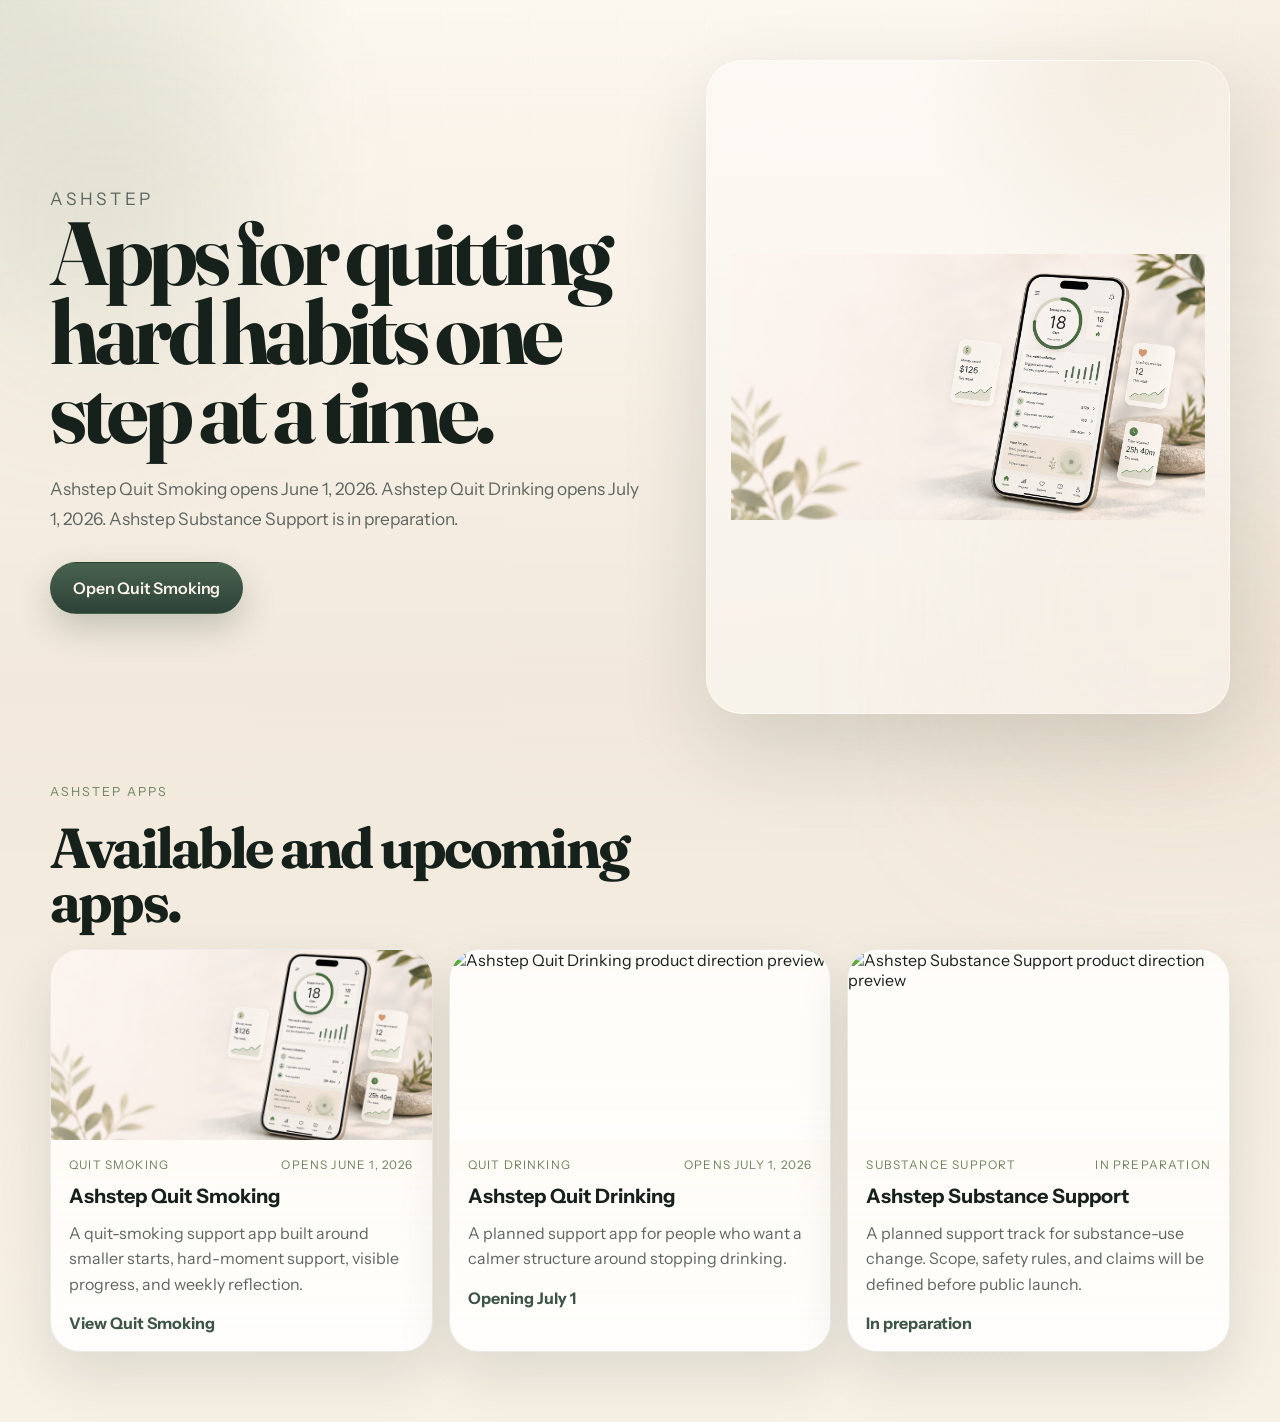
==== index.html @ 1e82508b "Update Ashstep app lineup" ====
<!doctype html>
<html lang="en">
  <head>
    <meta charset="UTF-8" />
    <meta name="viewport" content="width=device-width, initial-scale=1.0" />
<link rel="preconnect" href="https://fonts.googleapis.com" />
    <link rel="preconnect" href="https://fonts.gstatic.com" crossorigin />
    <link
      href="https://fonts.googleapis.com/css2?family=Fraunces:wght@600;700&family=Instrument+Sans:wght@400;500;600;700&display=swap"
      rel="stylesheet"
    />
    <script type="module" crossorigin src="/assets/root-CfQa9qpF.js"></script>
    <link rel="modulepreload" crossorigin href="/assets/styles-D94iQUq9.js">
    <link rel="stylesheet" crossorigin href="/assets/styles-DCUqroG7.css">
  <!--q76oqv--><link rel="canonical" href="https://ashstep.com/"/> <meta name="description" content="Ashstep apps support difficult habit changes one step at a time. Quit Smoking opens June 1, 2026, Quit Drinking opens July 1, 2026, and Substance Support is in preparation."/> <meta property="og:title" content="Ashstep | Apps"/> <meta property="og:description" content="Quit Smoking opens June 1, 2026. Quit Drinking opens July 1, 2026. Substance Support is in preparation."/> <meta property="og:type" content="website"/> <meta property="og:url" content="https://ashstep.com/"/> <meta property="og:image" content="/assets/generated/hero-progress-first-v4.png"/><!----><title>Ashstep | Apps</title>
  </head>
  <body>
    <div id="app"><!--[--><div class="page-aura page-aura-one" aria-hidden="true"></div> <div class="page-aura page-aura-two" aria-hidden="true"></div> <main class="root-page"><section class="root-hero"><div class="page-shell root-hero-shell"><div class="root-copy"><p class="eyebrow">Ashstep</p> <h1>Apps for quitting hard habits one step at a time.</h1> <p>Ashstep Quit Smoking opens June 1, 2026. Ashstep Quit Drinking opens July 1,
          2026. Ashstep Substance Support is in preparation.</p> <div class="root-actions"><a class="button button-primary" href="/apps/quit-smoking/" data-track-id="root_open_quit_smoking">Open Quit Smoking</a></div></div> <figure class="root-hero-media" aria-label="Ashstep product preview"><img src="/assets/generated/hero-progress-first-v4.png" alt="Ashstep Quit Smoking product preview"/></figure></div></section> <section class="root-products" aria-labelledby="products-title"><div class="page-shell"><div class="root-section-head"><p class="section-eyebrow">Ashstep apps</p> <h2 id="products-title">Available and upcoming apps.</h2></div> <div class="product-family-grid"><!--[--><article class="product-family-card"><figure><img src="/assets/generated/hero-progress-first-v4.png" alt="Ashstep Quit Smoking product preview"/></figure> <div><div class="product-card-meta"><span>Quit Smoking</span> <span>Opens June 1, 2026</span></div> <h3>Ashstep Quit Smoking</h3> <p>A quit-smoking support app built around smaller starts, hard-moment support, visible progress, and weekly reflection.</p> <!--[0--><a class="product-card-link" href="/apps/quit-smoking/" data-track-id="root_product_quit_smoking">View Quit Smoking</a><!--]--></div></article><article class="product-family-card"><figure><img src="/assets/generated/proof-challenge-generated-v2-source.png" alt="Ashstep Quit Drinking product direction preview"/></figure> <div><div class="product-card-meta"><span>Quit Drinking</span> <span>Opens July 1, 2026</span></div> <h3>Ashstep Quit Drinking</h3> <p>A planned support app for people who want a calmer structure around stopping drinking.</p> <!--[-1--><span class="product-card-soon">Opening July 1</span><!--]--></div></article><article class="product-family-card"><figure><img src="/assets/generated/proof-companion-generated-v2-source.png" alt="Ashstep Substance Support product direction preview"/></figure> <div><div class="product-card-meta"><span>Substance Support</span> <span>In preparation</span></div> <h3>Ashstep Substance Support</h3> <p>A planned support track for substance-use change. Scope, safety rules, and claims will be defined before public launch.</p> <!--[-1--><span class="product-card-soon">In preparation</span><!--]--></div></article><!--]--></div></div></section></main><!--]--></div>
  </body>
</html>
---- assets/styles-DCUqroG7.css ----
:root{--bg:#f8f2e8;--bg-soft:#efe5d7;--bg-deep:#16211d;--bg-deep-soft:#23312b;--surface:#fffbf5d6;--surface-strong:#fffaf3;--surface-soft:#ffffff9e;--surface-dark:#141d19db;--text:#16211c;--text-light:#f8f2ea;--muted:#5d6761;--muted-light:#f8f2eac2;--line:#16211c14;--line-strong:#16211c24;--line-light:#ffffff24;--sage:#6a845d;--sage-deep:#3e5647;--warm:#d7c2a3;--shadow-xl:0 34px 88px #16211c24;--shadow-lg:0 22px 56px #16211c1c;--shadow-md:0 14px 32px #16211c1a;--radius-xl:42px;--radius-lg:30px;--radius-md:22px;--max-width:1180px;--headline:"Fraunces", "Times New Roman", serif;--body:"Instrument Sans", "Helvetica Neue", sans-serif}*{box-sizing:border-box}html{scroll-behavior:smooth}body{font-family:var(--body);color:var(--text);background:radial-gradient(circle at 0 0,#6a845d29,#0000 18%),radial-gradient(circle at 100% 8%,#d7c2a338,#0000 18%),linear-gradient(#fcf7ef 0%,#f2e9dc 48%,#f7f0e5 100%);margin:0;overflow-x:hidden}body:before{content:"";pointer-events:none;opacity:.44;background-image:linear-gradient(#16211c08 1px,#0000 1px),linear-gradient(90deg,#16211c08 1px,#0000 1px);background-size:88px 88px;position:fixed;inset:0;-webkit-mask-image:linear-gradient(#0006,#0000 78%);mask-image:linear-gradient(#0006,#0000 78%)}img{max-width:100%;display:block}a{color:inherit;text-decoration:none}code{font-family:ui-monospace,SFMono-Regular,SF Mono,Consolas,monospace}.visually-hidden{clip:rect(0, 0, 0, 0);white-space:nowrap;border:0;width:1px;height:1px;margin:-1px;padding:0;position:absolute;overflow:hidden}.page-aura{pointer-events:none;filter:blur(92px);opacity:.62;z-index:0;position:fixed}.page-aura-one{background:#6a845d2e;width:280px;height:280px;top:80px;left:-30px}.page-aura-two{background:#d7c2a33d;width:380px;height:380px;top:420px;right:-86px}.root-page{z-index:1;min-height:100vh;position:relative}.eyebrow{color:var(--sage);letter-spacing:.18em;text-transform:uppercase;margin:0 0 16px;font-size:12px}.root-hero{align-items:center;min-height:min(760px,92vh);padding:48px 0 34px;display:grid}.root-hero-shell{grid-template-columns:minmax(0,.92fr) minmax(320px,.78fr);align-items:center;gap:38px;display:grid}.root-copy{max-width:44rem}.root-copy h1{font-family:var(--headline);letter-spacing:-.05em;margin:0;font-size:clamp(3.2rem,7vw,6.2rem);line-height:.88}.root-copy p{max-width:37rem;color:var(--muted);margin:24px 0 0;font-size:1.08rem;line-height:1.72}.root-actions{flex-wrap:wrap;gap:12px;margin-top:28px;display:flex}.root-hero-media{aspect-ratio:4/5;box-shadow:var(--shadow-xl);background:radial-gradient(circle at 80% 0,#d7c2a333,#0000 28%),#fff6;border:1px solid #ffffff80;border-radius:36px;margin:0;position:relative;overflow:hidden}.root-hero-media img{object-fit:contain;width:100%;height:100%;padding:24px}.root-products{padding:24px 0 70px}.root-section-head{gap:10px;max-width:42rem;margin-bottom:20px;display:grid}.root-section-head h2{font-family:var(--headline);letter-spacing:-.05em;margin:0;font-size:clamp(2.2rem,4.4vw,4rem);line-height:.96}.product-family-grid{grid-template-columns:repeat(3,minmax(0,1fr));gap:16px;display:grid}.product-family-card{border:1px solid var(--line);border-radius:var(--radius-lg);background:linear-gradient(180deg, #fffaf3e6, #ffffffb8), var(--surface-strong);min-height:100%;box-shadow:var(--shadow-lg);grid-template-rows:auto 1fr;display:grid;overflow:hidden}.product-family-card figure{background:#ffffff6b;height:190px;margin:0;overflow:hidden}.product-family-card figure img{object-fit:cover;width:100%;height:100%}.product-family-card>div{align-content:start;gap:12px;padding:18px;display:grid}.product-card-meta{color:var(--sage);letter-spacing:.1em;text-transform:uppercase;justify-content:space-between;gap:10px;font-size:.74rem;display:flex}.product-family-card h3{margin:0;font-size:1.24rem;line-height:1.24}.product-family-card p{color:var(--muted);margin:0;line-height:1.6}.product-card-link,.product-card-soon{color:var(--sage-deep);align-self:end;margin-top:4px;font-weight:700}.button{min-height:52px;font:inherit;letter-spacing:-.01em;cursor:pointer;border:1px solid #0000;border-radius:999px;justify-content:center;align-items:center;gap:10px;padding:0 22px;font-weight:600;transition:transform .18s,box-shadow .18s,border-color .18s,background-color .18s,color .18s;display:inline-flex}.button:hover{transform:translateY(-1px)}.button-primary{color:var(--text-light);background:linear-gradient(#486250 0%,#2e4238 100%);box-shadow:0 14px 34px #2e42383d}.button-secondary{color:var(--text-light);border-color:var(--line-light);background:#ffffff14}.button-secondary:hover{box-shadow:0 12px 26px #16211c24}.button-secondary-light{color:var(--text);border-color:var(--line-strong);background:#ffffffad}.ashstep-page{z-index:1;min-height:100vh;position:relative}.page-shell{width:min(var(--max-width), calc(100% - 40px));margin:0 auto}.topbar{z-index:20;-webkit-backdrop-filter:blur(18px);backdrop-filter:blur(18px);background:#fcf7efc2;border-bottom:1px solid #16211c0f;position:sticky;top:0}.topbar-inner{justify-content:space-between;align-items:center;gap:18px;min-height:78px;display:flex}.brand-lockup{align-items:center;gap:14px;display:flex}.brand-lockup img{width:44px;height:44px;box-shadow:var(--shadow-md);border-radius:14px}.brand-copy{gap:4px;display:grid}.brand-copy strong{font-size:1rem}.brand-copy span{color:var(--muted);font-size:.84rem}.topbar-nav{align-items:center;gap:18px;margin-left:auto;margin-right:6px;display:flex}.topbar-nav a{color:var(--muted);font-size:.95rem}.topbar-nav a:hover{color:var(--text)}.hero{padding:28px 0 24px}.hero-shell{grid-template-columns:minmax(0,1.02fr) minmax(320px,.82fr);align-items:center;gap:32px;display:grid}.hero-copy{max-width:40rem;padding:12px 0 12px 2px}.hero-kicker-row{flex-wrap:wrap;align-items:center;gap:10px;margin-bottom:18px;display:flex}.hero-label{border:1px solid var(--line);min-height:34px;color:var(--sage);letter-spacing:.14em;text-transform:uppercase;background:#ffffff9e;border-radius:999px;align-items:center;padding:0 12px;font-size:.78rem;display:inline-flex}.hero-meta{color:var(--muted);font-size:.92rem}.hero h1{max-width:8.6ch;font-family:var(--headline);letter-spacing:-.05em;margin:0;font-size:clamp(3.2rem,6.2vw,5.65rem);line-height:.9}.hero h1 span{color:var(--sage-deep);display:block}.hero-lede{max-width:34rem;color:var(--muted);margin:24px 0 0;font-size:1.08rem;line-height:1.74}.proof-card small,.proof-showcase-copy small,.launch-panel small{color:var(--sage);letter-spacing:.14em;text-transform:uppercase;margin-bottom:10px;font-size:.72rem;display:inline-block}.proof-card h3,.proof-showcase-copy h3,.fit-card h3,.launch-panel h3,.faq-item strong{font-size:1.14rem;line-height:1.34;display:block}.proof-card p,.proof-showcase-copy p,.fit-card p,.launch-step span,.launch-panel-note,.faq-item p,.footer-card p{color:var(--muted);margin:12px 0 0;line-height:1.68}.hero-form{border:1px solid var(--line);border-radius:var(--radius-lg);max-width:35rem;box-shadow:var(--shadow-lg);background:radial-gradient(circle at 100% 0,#d7c2a329,#0000 24%),linear-gradient(#fffaf3e6,#ffffffc7);margin-top:24px;padding:20px}.hero-form-head{gap:6px;display:grid}.hero-form-head strong{font-size:1rem}.hero-form-head span{color:var(--muted);line-height:1.6}.hero-input-group{grid-template-columns:1fr auto;gap:12px;margin-top:16px;display:grid}.hero-input-group input{border:1px solid var(--line-strong);min-height:54px;color:var(--text);font:inherit;background:#ffffffc7;border-radius:999px;padding:0 16px}.hero-input-group input::placeholder{color:#16211c6b}.hero-input-group input:focus{outline-offset:2px;outline:2px solid #6a845d52}.hero-form-note{flex-wrap:wrap;gap:8px;margin-top:14px;display:flex}.hero-form-note span{border:1px solid var(--line);min-height:34px;color:var(--muted);background:#ffffff9e;border-radius:999px;align-items:center;padding:0 12px;font-size:.84rem;display:inline-flex}.hero-note{color:var(--muted);margin:14px 0 0;font-size:.9rem;line-height:1.66}.hero-stage{aspect-ratio:16/11;width:min(100%,560px);min-height:0;box-shadow:var(--shadow-xl);background:radial-gradient(circle at 100% 8%,#d7c2a329,#0000 22%),linear-gradient(#ffffff8f,#ffffff38);border:1px solid #ffffff85;border-radius:38px;margin-left:auto;position:relative;overflow:hidden}.hero-stage:before{content:"";pointer-events:none;border:1px solid #ffffff70;border-radius:28px;position:absolute;inset:14px}.hero-stage:after{content:"";filter:blur(16px);pointer-events:none;background:radial-gradient(circle,#d7c2a342,#0000 68%);border-radius:50%;width:132px;height:132px;position:absolute;inset:auto auto 22px 22px}.hero-figure{border-radius:30px;margin:0;position:absolute;inset:64px 14px 14px;overflow:hidden;box-shadow:0 24px 52px #16211c24}.hero-figure img{object-fit:contain;object-position:center;width:100%;height:100%;transform:none}.hero-stage-badge{z-index:1;-webkit-backdrop-filter:blur(10px);backdrop-filter:blur(10px);background:#fffaf3c7;border:1px solid #ffffff75;border-radius:20px;width:min(220px,100% - 32px);padding:13px 15px;position:absolute;box-shadow:0 16px 38px #16211c1f}.hero-stage-badge small{color:var(--sage);letter-spacing:.12em;text-transform:uppercase;margin-bottom:7px;font-size:.72rem;display:block}.hero-stage-badge strong{font-size:.88rem;line-height:1.42;display:block}.hero-stage-badge-top{top:18px;left:18px}.section{padding:40px 0}.section-copy{max-width:34rem}.section-eyebrow{color:var(--sage);letter-spacing:.16em;text-transform:uppercase;margin:0 0 12px;font-size:.78rem}.section-eyebrow-light{color:#d7c2a3f0}.proof-header h2,.fit-header h2,.launch-copy h2{font-family:var(--headline);letter-spacing:-.05em;margin:0;font-size:clamp(2.2rem,4.6vw,4rem);line-height:.96}.section-lede{color:var(--muted);margin:0;line-height:1.72}.section-lede-light{color:var(--muted-light)}.proof-shell{gap:20px;display:grid}.proof-header{gap:14px;max-width:44rem;display:grid}.proof-showcase,.proof-card,.faq-card,.footer-card{border:1px solid var(--line);border-radius:var(--radius-lg);background:linear-gradient(180deg, #fffaf3e6, #ffffffb8), var(--surface-strong);box-shadow:var(--shadow-lg)}.proof-showcase{overflow:hidden}.proof-showcase-main{grid-template-columns:minmax(0,.84fr) minmax(0,1.16fr);min-height:420px;display:grid}.proof-showcase-copy{padding:24px}.proof-showcase-copy p{margin-top:12px}.proof-tags{flex-wrap:wrap;gap:10px;margin:18px 0 0;padding:0;list-style:none;display:flex}.proof-tags li{border:1px solid var(--line);min-height:34px;color:var(--text);background:#ffffffad;border-radius:999px;align-items:center;padding:0 12px;font-size:.84rem;display:inline-flex}.proof-figure{background:radial-gradient(circle at 0 0,#6a845d24,#0000 26%),linear-gradient(#16211c05,#16211c03);place-items:center;min-height:280px;margin:0;padding:18px;display:grid;position:relative}.proof-figure:after{content:"";pointer-events:none;border:1px solid #16211c0f;border-radius:22px;position:absolute;inset:16px}.proof-figure img{z-index:1;object-fit:contain;filter:drop-shadow(0 22px 44px #16211c29);width:min(100%,520px);max-height:360px;position:relative}.proof-figure-main{min-height:100%;padding:24px 22px}.proof-figure-main img{max-height:460px}.proof-card-grid{grid-template-columns:repeat(3,minmax(0,1fr));align-items:stretch;gap:18px;display:grid}.proof-card{box-shadow:none;min-height:100%;overflow:hidden}.proof-card-inner{grid-template-rows:auto 1fr;min-height:100%;display:grid}.proof-card-copy{padding:22px}.proof-card-media{aspect-ratio:1;border-bottom:1px solid var(--line);background:radial-gradient(circle at 0 0,#6a845d1c,#0000 24%),linear-gradient(#fffaf4f5,#f7f0e6e6);place-items:center;min-height:0;margin:0;padding:0;display:grid;position:relative;overflow:hidden}.proof-card-media img{object-fit:cover;object-position:center;width:100%;height:100%;display:block;transform:none}.proof-card-challenge{background:radial-gradient(circle at 0 0,#d7c2a32e,#0000 40%),linear-gradient(#fff8effa,#faf0e2e6)}.proof-card-media-challenge{background:linear-gradient(#f7eee2fa,#ece1d2e0)}.proof-card-media-challenge img{object-position:center;transform:none}.proof-card-companion{background:radial-gradient(circle at 100% 100%,#ffffff94,#0000 44%),linear-gradient(#fffcf7fa,#f8f2e8e0)}.proof-card-media-companion{background:radial-gradient(circle at 0 0,#d7c2a324,#0000 28%),linear-gradient(#fffcf7f5,#f5ece0d6)}.proof-card-media-companion img{object-position:center;transform:none}.proof-card-crisis{background:radial-gradient(circle at 100% 0,#6a845d24,#0000 38%),linear-gradient(#f7fbf6fa,#eef4ece6)}.proof-card-media-crisis{background:radial-gradient(circle at 78% 20%,#6a845d2e,#0000 24%),linear-gradient(#f6faf4fa,#ebf2e9e0)}.proof-card-media-crisis img{object-position:center;transform:none}.proof-points,.launch-list{gap:8px;margin:18px 0 0;padding:0;list-style:none;display:grid}.proof-points li,.launch-list li{padding-left:16px;line-height:1.56;position:relative}.proof-points li:before,.launch-list li:before{content:"";background:var(--sage);border-radius:50%;width:7px;height:7px;position:absolute;top:.68em;left:0}.fit-shell{border-radius:var(--radius-xl);color:var(--text-light);background:linear-gradient(145deg,#17231d 0%,#0f1714 100%);padding:36px;box-shadow:0 30px 76px #1018142e}.fit-header{max-width:36rem}.fit-grid{grid-template-columns:repeat(3,minmax(0,1fr));gap:16px;margin-top:26px;display:grid}.fit-card{border:1px solid var(--line-light);border-radius:var(--radius-lg);background:linear-gradient(#ffffff14,#ffffff08);min-height:100%;padding:22px}.fit-card p{color:var(--muted-light)}.fit-index{color:#d7c2a3f0;background:#d7c2a329;border-radius:14px;justify-content:center;align-items:center;min-width:42px;min-height:42px;margin-bottom:16px;font-size:.9rem;font-weight:600;display:inline-flex}.launch-section{padding-bottom:26px}.launch-shell{grid-template-columns:minmax(0,1fr) minmax(320px,.84fr);align-items:stretch;gap:20px;display:grid}.launch-copy{border:1px solid var(--line);border-radius:var(--radius-xl);background:linear-gradient(180deg, #fffaf3e6, #ffffffb8), var(--surface-strong);box-shadow:var(--shadow-lg);padding:28px}.launch-steps{gap:14px;margin-top:24px;display:grid}.launch-step{border-top:1px solid var(--line);grid-template-columns:112px 1fr;gap:18px;padding-top:14px;display:grid}.launch-step:first-child{border-top:0;padding-top:0}.launch-step strong{font-size:.98rem}.launch-panel{border:1px solid var(--line-light);border-radius:var(--radius-xl);color:var(--text-light);background:linear-gradient(150deg,#17231d 0%,#112019 100%);padding:28px;box-shadow:0 26px 72px #10181433}.launch-panel h3{margin-top:0}.launch-list{margin-top:20px}.launch-list li{color:var(--muted-light)}.launch-actions{margin-top:24px;display:grid}.launch-actions .button{width:100%}.launch-link{color:#f8f2ead1;text-underline-offset:3px;margin-top:14px;font-size:.92rem;text-decoration:underline;display:inline-flex}.launch-panel-note{color:#f8f2eaa8;margin-top:16px;font-size:.9rem}.faq-shell{gap:20px;margin-top:24px;display:grid}.faq-grid{grid-template-columns:repeat(2,minmax(0,1fr));gap:0 24px;display:grid}.faq-item{border-top:1px solid var(--line);padding:18px 0}.faq-item:first-child,.faq-item:nth-child(2){border-top:0;padding-top:0}.site-footer{z-index:1;padding:14px 0 44px;position:relative}.footer-card{box-shadow:var(--shadow-md);background:#fffaf3b8;justify-content:space-between;gap:22px;padding:22px 26px;display:flex}.footer-card p:last-child{max-width:42rem}@media (width<=1120px){.root-hero-shell,.hero-shell,.launch-shell,.product-family-grid{grid-template-columns:1fr}.root-hero-media{max-width:560px}.fit-grid,.faq-grid{grid-template-columns:1fr}.proof-card-grid{grid-template-columns:repeat(3,minmax(0,1fr))}.proof-showcase-main{grid-template-columns:1fr}.hero-stage{margin-left:0}}@media (width<=980px){.topbar-nav{display:none}.hero h1{max-width:8.2ch;font-size:clamp(3rem,10vw,5rem)}.hero-stage{aspect-ratio:7/5}.hero-figure img{object-position:center}.proof-card-grid{grid-template-columns:repeat(2,minmax(0,1fr))}}@media (width<=860px){.proof-card-grid{grid-template-columns:1fr}.launch-step{grid-template-columns:1fr;gap:8px}}@media (width<=760px){.page-shell{width:min(var(--max-width), calc(100% - 24px))}.topbar-inner{min-height:70px}.hero-copy{padding-top:4px}.hero-stage,.fit-shell,.launch-copy,.launch-panel,.product-family-card,.root-hero-media{border-radius:30px}.hero-form,.proof-card-copy,.proof-showcase-copy,.fit-card,.faq-card,.footer-card,.launch-copy,.launch-panel{padding:20px}.root-hero{min-height:auto;padding-top:34px}.root-copy h1{font-size:clamp(2.7rem,12vw,4.2rem)}.root-hero-media{aspect-ratio:6/5}.topbar-inner{flex-wrap:wrap;gap:12px;padding:10px 0}.topbar-inner>.button{min-height:42px;padding:0 14px;font-size:.9rem}.hero-input-group{grid-template-columns:1fr}.hero-stage{aspect-ratio:5/4}.hero-figure img{object-position:center}.hero-stage:before{border-radius:24px;inset:14px}.hero-stage-badge{width:auto;margin:14px;position:relative;inset:auto}.hero-stage-badge-top{margin-bottom:0}.footer-card{flex-direction:column}}@media (width<=560px){.hero h1{max-width:7.3ch;font-size:clamp(2.6rem,12vw,4rem)}.hero-lede,.section-lede,.proof-card p,.proof-showcase-copy p,.fit-card p,.launch-step span,.faq-card p{font-size:.98rem;line-height:1.64}.hero-stage{aspect-ratio:6/5}.brand-copy span{display:none}.proof-header h2,.fit-header h2,.launch-copy h2,.root-section-head h2{font-size:clamp(1.9rem,9vw,2.9rem)}}@media (prefers-reduced-motion:reduce){html{scroll-behavior:auto}*,:before,:after{transition:none!important;animation:none!important}}
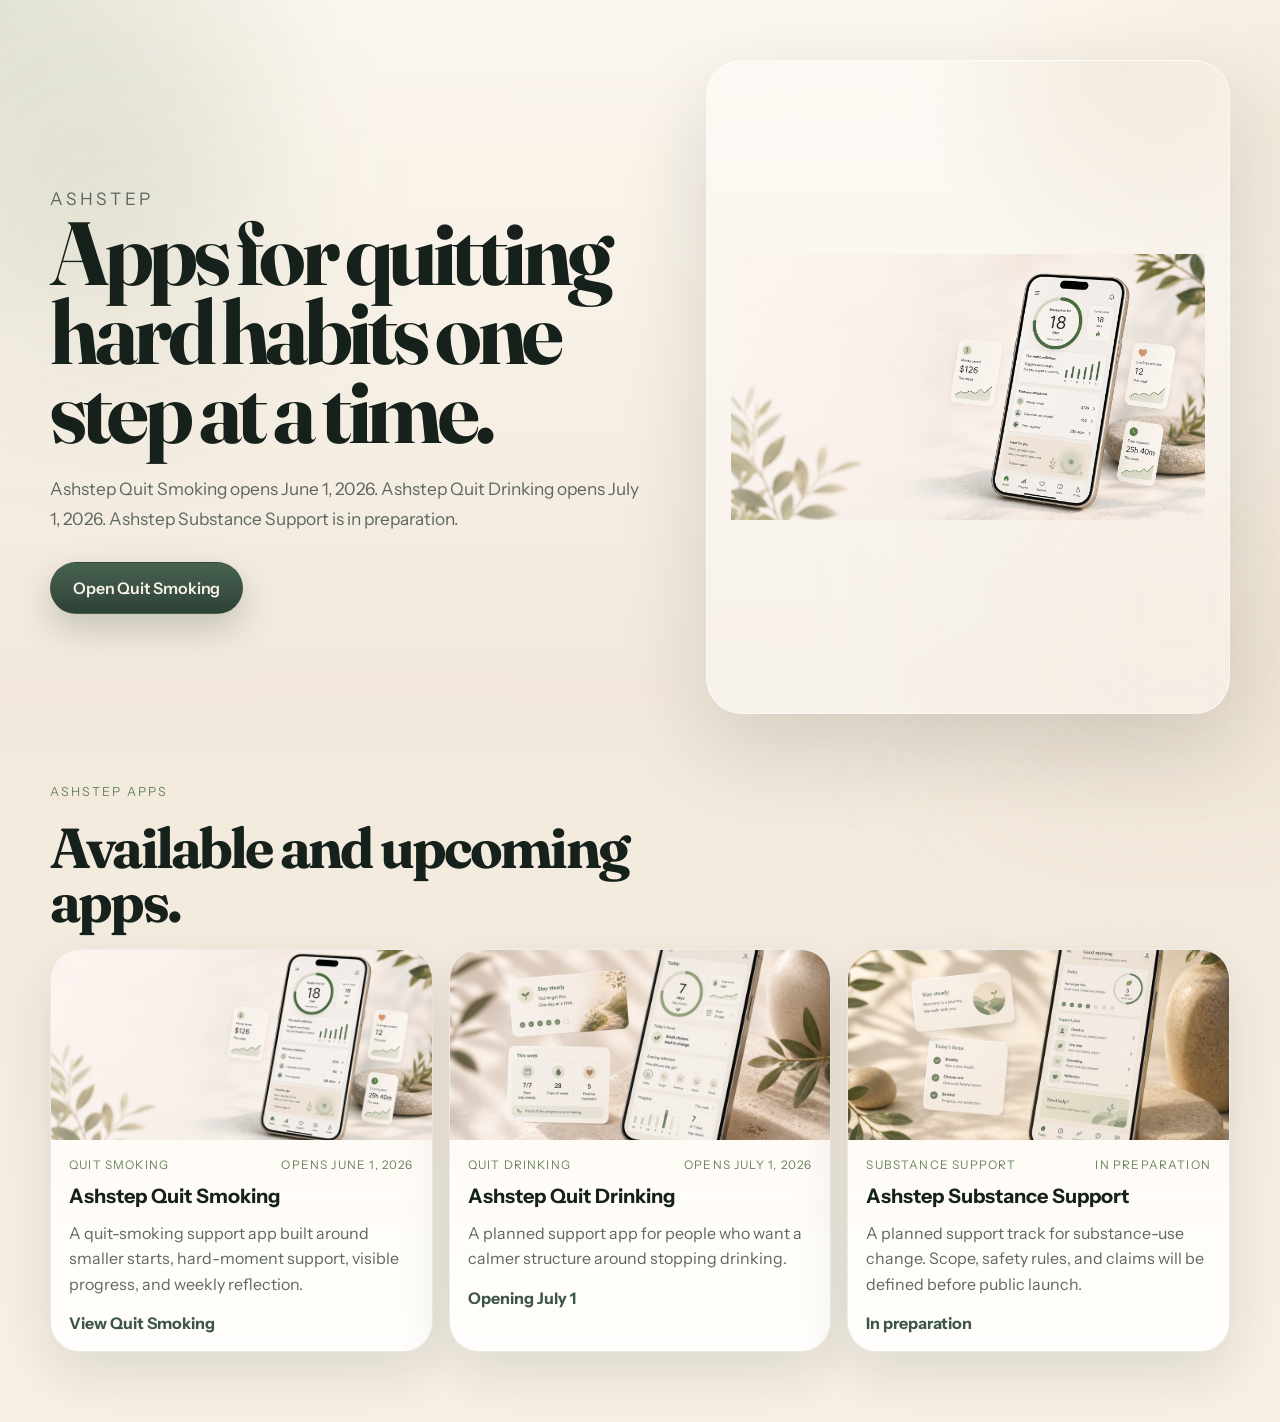
==== commit f66639a9: "Align app card imagery with site tone" ====
--- a/index.html
+++ b/index.html
@@ -9,13 +9,13 @@
       href="https://fonts.googleapis.com/css2?family=Fraunces:wght@600;700&family=Instrument+Sans:wght@400;500;600;700&display=swap"
       rel="stylesheet"
     />
-    <script type="module" crossorigin src="/assets/root-CfQa9qpF.js"></script>
+    <script type="module" crossorigin src="/assets/root-B6CV9zmL.js"></script>
     <link rel="modulepreload" crossorigin href="/assets/styles-D94iQUq9.js">
     <link rel="stylesheet" crossorigin href="/assets/styles-DCUqroG7.css">
   <!--q76oqv--><link rel="canonical" href="https://ashstep.com/"/> <meta name="description" content="Ashstep apps support difficult habit changes one step at a time. Quit Smoking opens June 1, 2026, Quit Drinking opens July 1, 2026, and Substance Support is in preparation."/> <meta property="og:title" content="Ashstep | Apps"/> <meta property="og:description" content="Quit Smoking opens June 1, 2026. Quit Drinking opens July 1, 2026. Substance Support is in preparation."/> <meta property="og:type" content="website"/> <meta property="og:url" content="https://ashstep.com/"/> <meta property="og:image" content="/assets/generated/hero-progress-first-v4.png"/><!----><title>Ashstep | Apps</title>
   </head>
   <body>
     <div id="app"><!--[--><div class="page-aura page-aura-one" aria-hidden="true"></div> <div class="page-aura page-aura-two" aria-hidden="true"></div> <main class="root-page"><section class="root-hero"><div class="page-shell root-hero-shell"><div class="root-copy"><p class="eyebrow">Ashstep</p> <h1>Apps for quitting hard habits one step at a time.</h1> <p>Ashstep Quit Smoking opens June 1, 2026. Ashstep Quit Drinking opens July 1,
-          2026. Ashstep Substance Support is in preparation.</p> <div class="root-actions"><a class="button button-primary" href="/apps/quit-smoking/" data-track-id="root_open_quit_smoking">Open Quit Smoking</a></div></div> <figure class="root-hero-media" aria-label="Ashstep product preview"><img src="/assets/generated/hero-progress-first-v4.png" alt="Ashstep Quit Smoking product preview"/></figure></div></section> <section class="root-products" aria-labelledby="products-title"><div class="page-shell"><div class="root-section-head"><p class="section-eyebrow">Ashstep apps</p> <h2 id="products-title">Available and upcoming apps.</h2></div> <div class="product-family-grid"><!--[--><article class="product-family-card"><figure><img src="/assets/generated/hero-progress-first-v4.png" alt="Ashstep Quit Smoking product preview"/></figure> <div><div class="product-card-meta"><span>Quit Smoking</span> <span>Opens June 1, 2026</span></div> <h3>Ashstep Quit Smoking</h3> <p>A quit-smoking support app built around smaller starts, hard-moment support, visible progress, and weekly reflection.</p> <!--[0--><a class="product-card-link" href="/apps/quit-smoking/" data-track-id="root_product_quit_smoking">View Quit Smoking</a><!--]--></div></article><article class="product-family-card"><figure><img src="/assets/generated/proof-challenge-generated-v2-source.png" alt="Ashstep Quit Drinking product direction preview"/></figure> <div><div class="product-card-meta"><span>Quit Drinking</span> <span>Opens July 1, 2026</span></div> <h3>Ashstep Quit Drinking</h3> <p>A planned support app for people who want a calmer structure around stopping drinking.</p> <!--[-1--><span class="product-card-soon">Opening July 1</span><!--]--></div></article><article class="product-family-card"><figure><img src="/assets/generated/proof-companion-generated-v2-source.png" alt="Ashstep Substance Support product direction preview"/></figure> <div><div class="product-card-meta"><span>Substance Support</span> <span>In preparation</span></div> <h3>Ashstep Substance Support</h3> <p>A planned support track for substance-use change. Scope, safety rules, and claims will be defined before public launch.</p> <!--[-1--><span class="product-card-soon">In preparation</span><!--]--></div></article><!--]--></div></div></section></main><!--]--></div>
+          2026. Ashstep Substance Support is in preparation.</p> <div class="root-actions"><a class="button button-primary" href="/apps/quit-smoking/" data-track-id="root_open_quit_smoking">Open Quit Smoking</a></div></div> <figure class="root-hero-media" aria-label="Ashstep product preview"><img src="/assets/generated/hero-progress-first-v4.png" alt="Ashstep Quit Smoking product preview"/></figure></div></section> <section class="root-products" aria-labelledby="products-title"><div class="page-shell"><div class="root-section-head"><p class="section-eyebrow">Ashstep apps</p> <h2 id="products-title">Available and upcoming apps.</h2></div> <div class="product-family-grid"><!--[--><article class="product-family-card"><figure><img src="/assets/generated/hero-progress-first-v4.png" alt="Ashstep Quit Smoking product preview"/></figure> <div><div class="product-card-meta"><span>Quit Smoking</span> <span>Opens June 1, 2026</span></div> <h3>Ashstep Quit Smoking</h3> <p>A quit-smoking support app built around smaller starts, hard-moment support, visible progress, and weekly reflection.</p> <!--[0--><a class="product-card-link" href="/apps/quit-smoking/" data-track-id="root_product_quit_smoking">View Quit Smoking</a><!--]--></div></article><article class="product-family-card"><figure><img src="/assets/apps/quit-drinking-card-v2.jpg" alt="Ashstep Quit Drinking product direction preview"/></figure> <div><div class="product-card-meta"><span>Quit Drinking</span> <span>Opens July 1, 2026</span></div> <h3>Ashstep Quit Drinking</h3> <p>A planned support app for people who want a calmer structure around stopping drinking.</p> <!--[-1--><span class="product-card-soon">Opening July 1</span><!--]--></div></article><article class="product-family-card"><figure><img src="/assets/apps/substance-support-card-v2.jpg" alt="Ashstep Substance Support product direction preview"/></figure> <div><div class="product-card-meta"><span>Substance Support</span> <span>In preparation</span></div> <h3>Ashstep Substance Support</h3> <p>A planned support track for substance-use change. Scope, safety rules, and claims will be defined before public launch.</p> <!--[-1--><span class="product-card-soon">In preparation</span><!--]--></div></article><!--]--></div></div></section></main><!--]--></div>
   </body>
 </html>
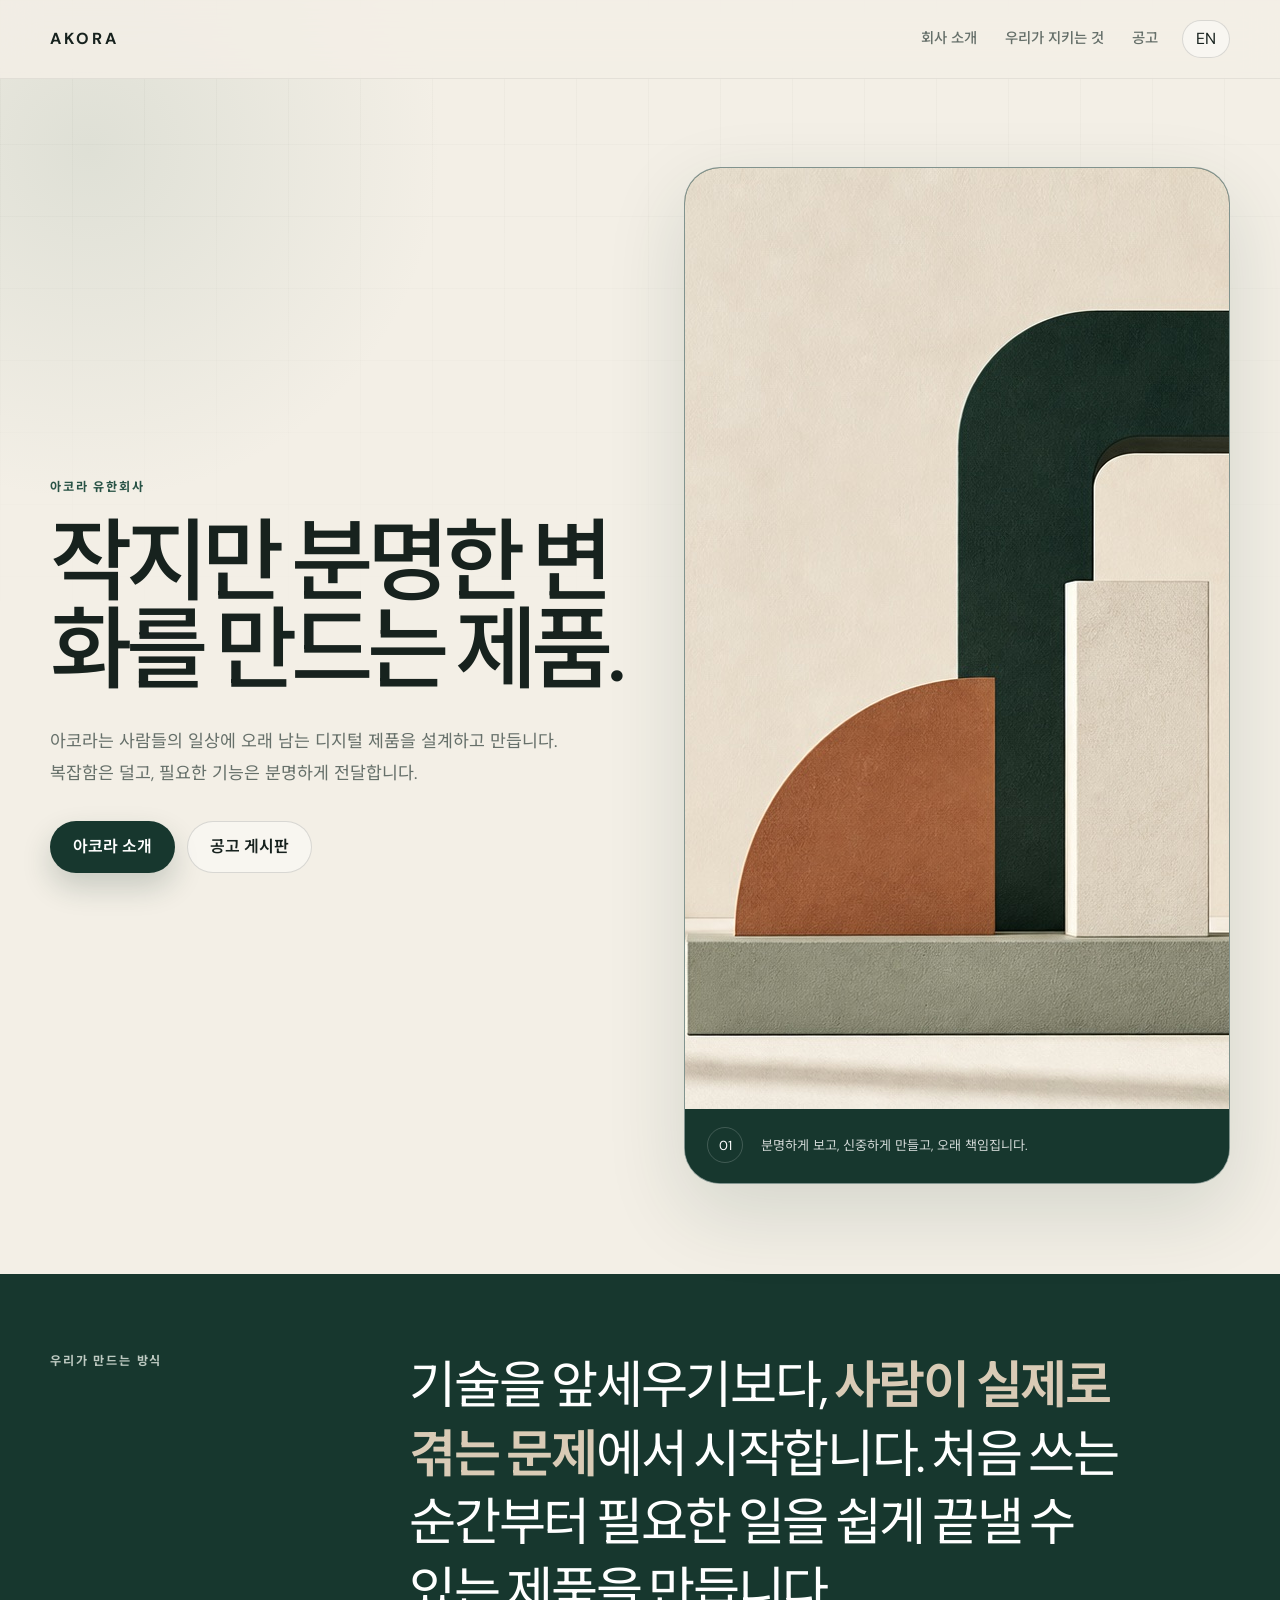
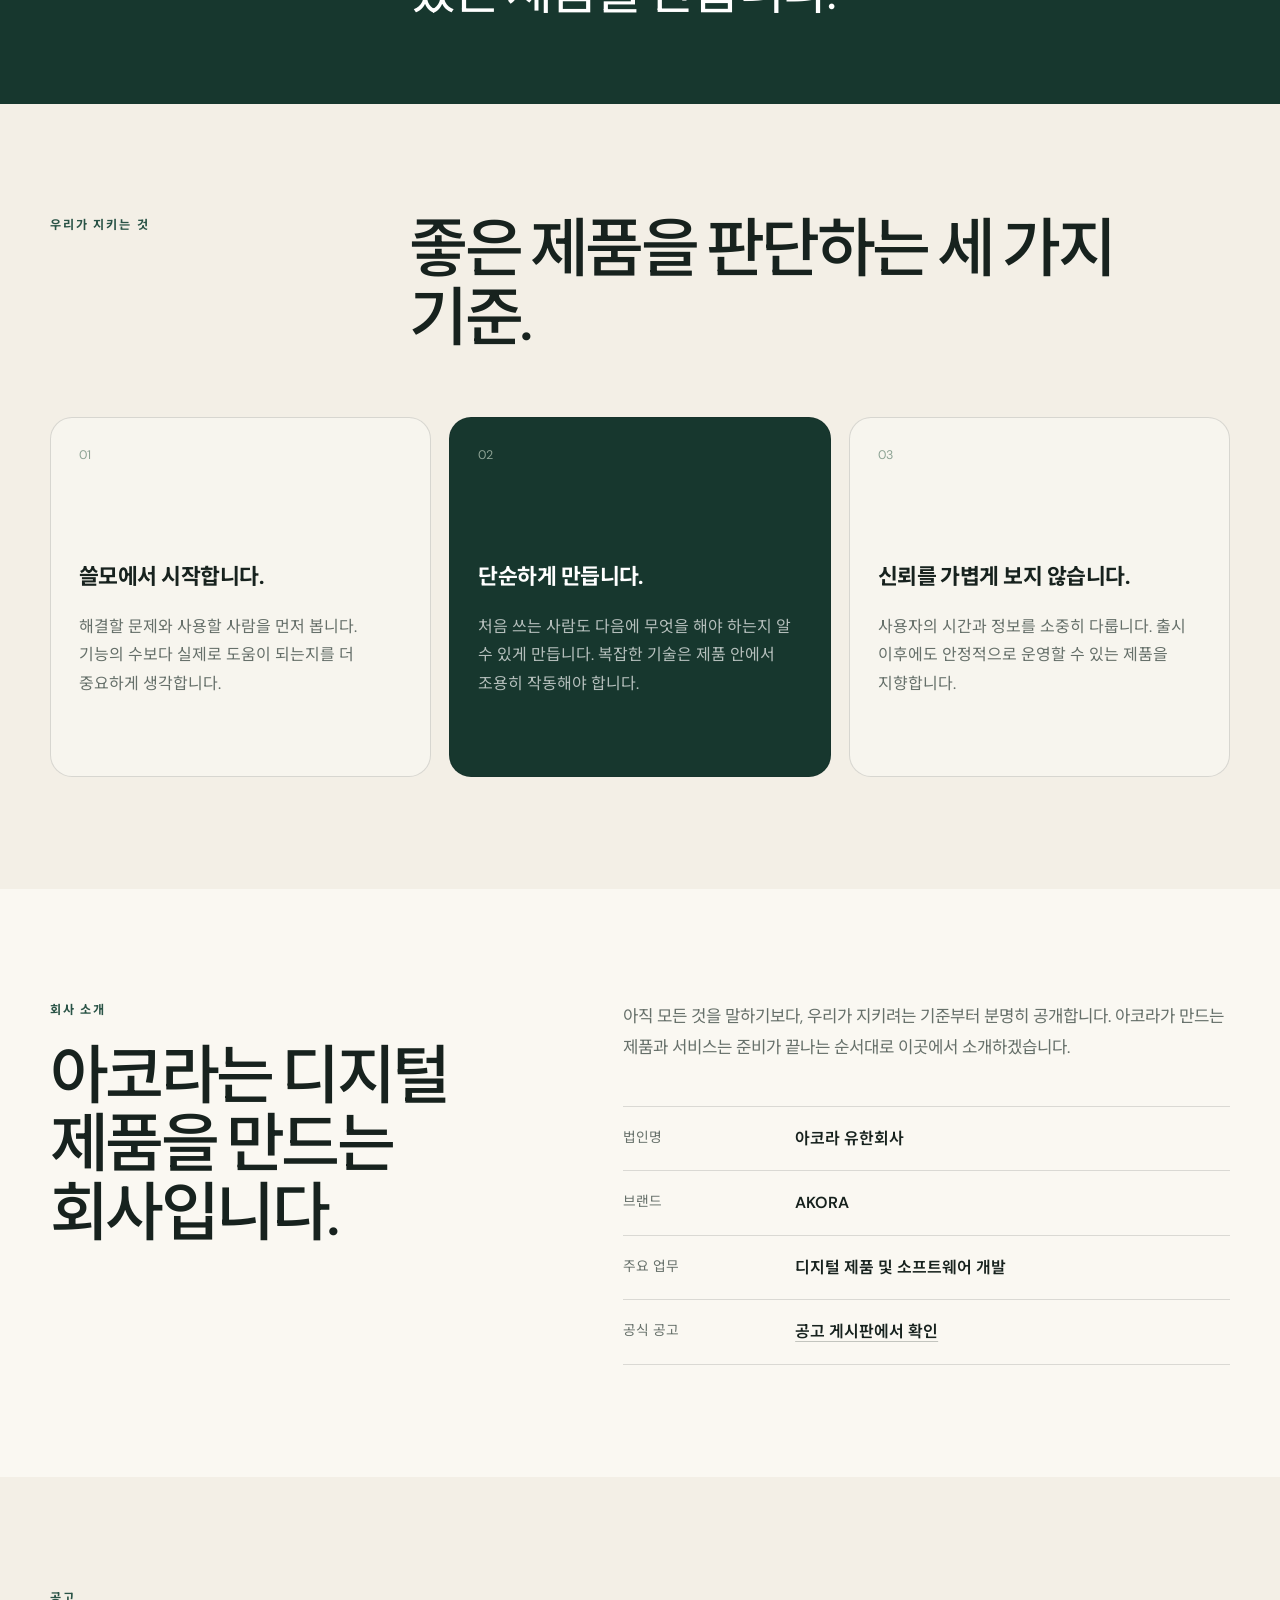
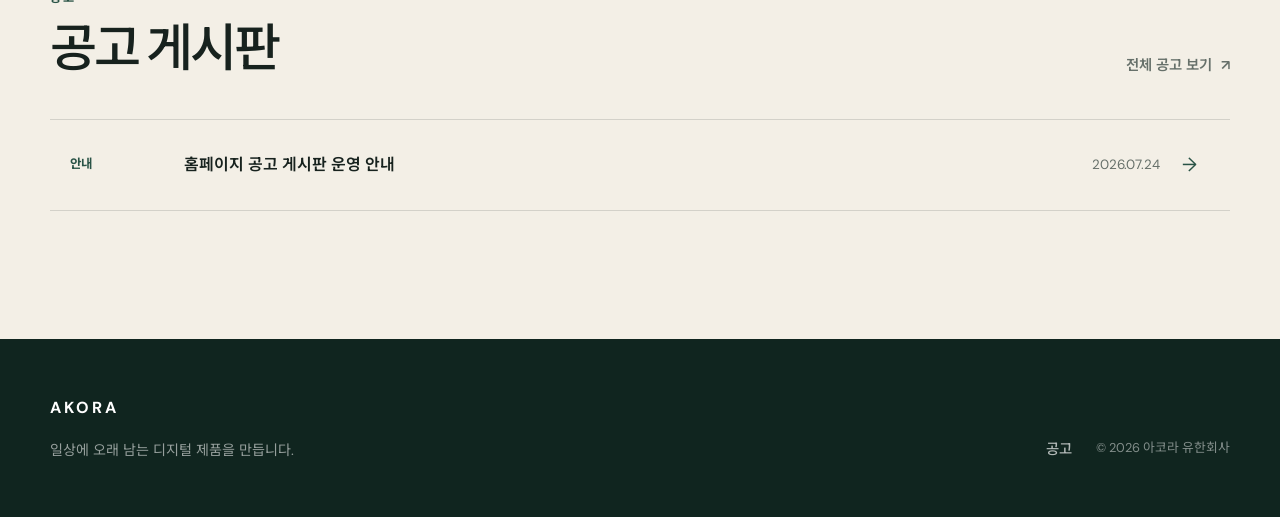
==== commit b35135e7: "Build Akora corporate site and public notice board" ====
--- a/index.html
+++ b/index.html
@@ -1,21 +1,331 @@
 <!doctype html>
-<html lang="en">
+<html
+  lang="ko"
+  data-lang="ko"
+  data-title-ko="AKORA | 아코라 유한회사"
+  data-title-en="AKORA | Digital Product Company"
+>
   <head>
     <meta charset="UTF-8" />
     <meta name="viewport" content="width=device-width, initial-scale=1.0" />
-<link rel="preconnect" href="https://fonts.googleapis.com" />
+    <meta
+      name="description"
+      content="아코라 유한회사는 사람들의 일상에 오래 남는 디지털 제품을 설계하고 만듭니다."
+    />
+    <meta property="og:title" content="AKORA | 아코라 유한회사" />
+    <meta
+      property="og:description"
+      content="작지만 분명한 변화를 만드는 디지털 제품 회사, 아코라 유한회사입니다."
+    />
+    <meta property="og:type" content="website" />
+    <meta property="og:url" content="https://akoracorp.com/" />
+    <meta property="og:locale" content="ko_KR" />
+    <meta property="og:locale:alternate" content="en_US" />
+    <meta property="og:image" content="https://akoracorp.com/assets/akora-social-card-v1.png" />
+    <meta
+      property="og:image:alt"
+      content="따뜻한 자연광과 기하학적 구조물로 표현한 AKORA 브랜드 이미지"
+    />
+    <meta name="twitter:card" content="summary_large_image" />
+    <meta name="theme-color" content="#17372e" />
+    <title>AKORA | 아코라 유한회사</title>
+    <link rel="canonical" href="https://akoracorp.com/" />
+    <script type="application/ld+json">
+      {
+        "@context": "https://schema.org",
+        "@type": "Organization",
+        "name": "아코라 유한회사",
+        "alternateName": "AKORA",
+        "url": "https://akoracorp.com/"
+      }
+    </script>
+    <link rel="preconnect" href="https://fonts.googleapis.com" />
     <link rel="preconnect" href="https://fonts.gstatic.com" crossorigin />
     <link
-      href="https://fonts.googleapis.com/css2?family=Fraunces:wght@600;700&family=Instrument+Sans:wght@400;500;600;700&display=swap"
+      href="https://fonts.googleapis.com/css2?family=DM+Sans:wght@400;500;600;700&family=Noto+Sans+KR:wght@400;500;600;700&display=swap"
       rel="stylesheet"
     />
-    <script type="module" crossorigin src="/assets/root-B6CV9zmL.js"></script>
-    <link rel="modulepreload" crossorigin href="/assets/styles-D94iQUq9.js">
-    <link rel="stylesheet" crossorigin href="/assets/styles-DCUqroG7.css">
-  <!--q76oqv--><link rel="canonical" href="https://ashstep.com/"/> <meta name="description" content="Ashstep apps support difficult habit changes one step at a time. Quit Smoking opens June 1, 2026, Quit Drinking opens July 1, 2026, and Substance Support is in preparation."/> <meta property="og:title" content="Ashstep | Apps"/> <meta property="og:description" content="Quit Smoking opens June 1, 2026. Quit Drinking opens July 1, 2026. Substance Support is in preparation."/> <meta property="og:type" content="website"/> <meta property="og:url" content="https://ashstep.com/"/> <meta property="og:image" content="/assets/generated/hero-progress-first-v4.png"/><!----><title>Ashstep | Apps</title>
+    <link rel="stylesheet" href="./styles.css" />
+    <script src="./site.js" defer></script>
   </head>
   <body>
-    <div id="app"><!--[--><div class="page-aura page-aura-one" aria-hidden="true"></div> <div class="page-aura page-aura-two" aria-hidden="true"></div> <main class="root-page"><section class="root-hero"><div class="page-shell root-hero-shell"><div class="root-copy"><p class="eyebrow">Ashstep</p> <h1>Apps for quitting hard habits one step at a time.</h1> <p>Ashstep Quit Smoking opens June 1, 2026. Ashstep Quit Drinking opens July 1,
-          2026. Ashstep Substance Support is in preparation.</p> <div class="root-actions"><a class="button button-primary" href="/apps/quit-smoking/" data-track-id="root_open_quit_smoking">Open Quit Smoking</a></div></div> <figure class="root-hero-media" aria-label="Ashstep product preview"><img src="/assets/generated/hero-progress-first-v4.png" alt="Ashstep Quit Smoking product preview"/></figure></div></section> <section class="root-products" aria-labelledby="products-title"><div class="page-shell"><div class="root-section-head"><p class="section-eyebrow">Ashstep apps</p> <h2 id="products-title">Available and upcoming apps.</h2></div> <div class="product-family-grid"><!--[--><article class="product-family-card"><figure><img src="/assets/generated/hero-progress-first-v4.png" alt="Ashstep Quit Smoking product preview"/></figure> <div><div class="product-card-meta"><span>Quit Smoking</span> <span>Opens June 1, 2026</span></div> <h3>Ashstep Quit Smoking</h3> <p>A quit-smoking support app built around smaller starts, hard-moment support, visible progress, and weekly reflection.</p> <!--[0--><a class="product-card-link" href="/apps/quit-smoking/" data-track-id="root_product_quit_smoking">View Quit Smoking</a><!--]--></div></article><article class="product-family-card"><figure><img src="/assets/apps/quit-drinking-card-v2.jpg" alt="Ashstep Quit Drinking product direction preview"/></figure> <div><div class="product-card-meta"><span>Quit Drinking</span> <span>Opens July 1, 2026</span></div> <h3>Ashstep Quit Drinking</h3> <p>A planned support app for people who want a calmer structure around stopping drinking.</p> <!--[-1--><span class="product-card-soon">Opening July 1</span><!--]--></div></article><article class="product-family-card"><figure><img src="/assets/apps/substance-support-card-v2.jpg" alt="Ashstep Substance Support product direction preview"/></figure> <div><div class="product-card-meta"><span>Substance Support</span> <span>In preparation</span></div> <h3>Ashstep Substance Support</h3> <p>A planned support track for substance-use change. Scope, safety rules, and claims will be defined before public launch.</p> <!--[-1--><span class="product-card-soon">In preparation</span><!--]--></div></article><!--]--></div></div></section></main><!--]--></div>
+    <a class="skip-link lang-ko" href="#main">본문으로 바로가기</a>
+    <a class="skip-link lang-en" href="#main">Skip to content</a>
+
+    <header class="site-header">
+      <div class="shell header-inner">
+        <a
+          class="brand"
+          href="./"
+          aria-label="AKORA 홈"
+          data-aria-ko="AKORA 홈"
+          data-aria-en="AKORA home"
+        >
+          <span>AKORA</span>
+        </a>
+
+        <nav
+          class="site-nav"
+          aria-label="주요 메뉴"
+          data-aria-ko="주요 메뉴"
+          data-aria-en="Main navigation"
+        >
+          <a href="#about">
+            <span class="lang-ko">회사 소개</span>
+            <span class="lang-en">About</span>
+          </a>
+          <a href="#values">
+            <span class="lang-ko">우리가 지키는 것</span>
+            <span class="lang-en">Principles</span>
+          </a>
+          <a href="./notices/">
+            <span class="lang-ko">공고</span>
+            <span class="lang-en">Notices</span>
+          </a>
+        </nav>
+
+        <button class="language-toggle" type="button" data-language-toggle aria-label="영문으로 보기">
+          EN
+        </button>
+      </div>
+    </header>
+
+    <main id="main">
+      <section class="hero">
+        <div class="shell hero-grid">
+          <div class="hero-copy">
+            <p class="eyebrow">
+              <span class="lang-ko">아코라 유한회사</span>
+              <span class="lang-en">AKORA</span>
+            </p>
+            <h1 class="lang-ko">작지만 분명한 변화를 만드는 제품.</h1>
+            <h1 class="lang-en">Thoughtful products for real life.</h1>
+            <p class="hero-lede lang-ko">
+              아코라는 사람들의 일상에 오래 남는 디지털 제품을 설계하고 만듭니다.
+              복잡함은 덜고, 필요한 기능은 분명하게 전달합니다.
+            </p>
+            <p class="hero-lede lang-en">
+              AKORA designs and builds digital products that fit naturally into everyday life.
+              We reduce complexity and make every next step clear.
+            </p>
+            <div class="hero-actions">
+              <a class="button button-primary" href="#about">
+                <span class="lang-ko">아코라 소개</span>
+                <span class="lang-en">About AKORA</span>
+              </a>
+              <a class="button button-secondary" href="./notices/">
+                <span class="lang-ko">공고 게시판</span>
+                <span class="lang-en">Public notices</span>
+              </a>
+            </div>
+          </div>
+
+          <figure class="hero-visual">
+            <img
+              src="./assets/akora-hero-v1.jpg"
+              alt="빛과 균형 잡힌 형태로 표현한 아코라 브랜드 이미지"
+              width="1672"
+              height="941"
+              decoding="async"
+              fetchpriority="high"
+            />
+            <figcaption class="visual-caption">
+              <span class="visual-index">01</span>
+              <span class="lang-ko">분명하게 보고, 신중하게 만들고, 오래 책임집니다.</span>
+              <span class="lang-en">See clearly. Build thoughtfully. Stay accountable.</span>
+            </figcaption>
+          </figure>
+        </div>
+      </section>
+
+      <section class="manifesto" aria-label="회사 방향">
+        <div class="shell manifesto-grid">
+          <p class="section-label">
+            <span class="lang-ko">우리가 만드는 방식</span>
+            <span class="lang-en">How we build</span>
+          </p>
+          <p class="manifesto-copy lang-ko">
+            기술을 앞세우기보다, <strong>사람이 실제로 겪는 문제</strong>에서 시작합니다.
+            처음 쓰는 순간부터 필요한 일을 쉽게 끝낼 수 있는 제품을 만듭니다.
+          </p>
+          <p class="manifesto-copy lang-en">
+            We start with <strong>problems people actually face</strong>, not technology for its
+            own sake. Our products make important tasks easier from the first use.
+          </p>
+        </div>
+      </section>
+
+      <section class="section" id="values">
+        <div class="shell">
+          <div class="section-heading">
+            <p class="section-label">
+              <span class="lang-ko">우리가 지키는 것</span>
+              <span class="lang-en">Our principles</span>
+            </p>
+            <h2 class="lang-ko">좋은 제품을 판단하는 세 가지 기준.</h2>
+            <h2 class="lang-en">Three standards for every product.</h2>
+          </div>
+
+          <div class="value-grid">
+            <article class="value-card">
+              <span class="card-number">01</span>
+              <h3 class="lang-ko">쓸모에서 시작합니다.</h3>
+              <h3 class="lang-en">Start with usefulness.</h3>
+              <p class="lang-ko">
+                해결할 문제와 사용할 사람을 먼저 봅니다. 기능의 수보다 실제로 도움이 되는지를
+                더 중요하게 생각합니다.
+              </p>
+              <p class="lang-en">
+                We begin with the person and the problem. Real usefulness matters more than the
+                number of features.
+              </p>
+            </article>
+
+            <article class="value-card value-card-dark">
+              <span class="card-number">02</span>
+              <h3 class="lang-ko">단순하게 만듭니다.</h3>
+              <h3 class="lang-en">Make it clear.</h3>
+              <p class="lang-ko">
+                처음 쓰는 사람도 다음에 무엇을 해야 하는지 알 수 있게 만듭니다. 복잡한 기술은
+                제품 안에서 조용히 작동해야 합니다.
+              </p>
+              <p class="lang-en">
+                The next action should be clear, even on the first visit. Complex technology
+                should work quietly in the background.
+              </p>
+            </article>
+
+            <article class="value-card">
+              <span class="card-number">03</span>
+              <h3 class="lang-ko">신뢰를 가볍게 보지 않습니다.</h3>
+              <h3 class="lang-en">Treat trust with care.</h3>
+              <p class="lang-ko">
+                사용자의 시간과 정보를 소중히 다룹니다. 출시 이후에도 안정적으로 운영할 수
+                있는 제품을 지향합니다.
+              </p>
+              <p class="lang-en">
+                We respect people’s time and information, and we build products we can support
+                responsibly after launch.
+              </p>
+            </article>
+          </div>
+        </div>
+      </section>
+
+      <section class="section about-section" id="about">
+        <div class="shell about-grid">
+          <div>
+            <p class="section-label">
+              <span class="lang-ko">회사 소개</span>
+              <span class="lang-en">Company</span>
+            </p>
+            <h2 class="lang-ko">아코라는 디지털 제품을 만드는 회사입니다.</h2>
+            <h2 class="lang-en">AKORA is a digital product company.</h2>
+          </div>
+
+          <div class="company-details">
+            <p class="about-copy lang-ko">
+              아직 모든 것을 말하기보다, 우리가 지키려는 기준부터 분명히 공개합니다. 아코라가
+              만드는 제품과 서비스는 준비가 끝나는 순서대로 이곳에서 소개하겠습니다.
+            </p>
+            <p class="about-copy lang-en">
+              We are sharing our standards before making broad promises. AKORA’s products and
+              services will be introduced here when they are ready.
+            </p>
+
+            <dl>
+              <div>
+                <dt>
+                  <span class="lang-ko">법인명</span>
+                  <span class="lang-en">Legal name</span>
+                </dt>
+                <dd>아코라 유한회사</dd>
+              </div>
+              <div>
+                <dt>
+                  <span class="lang-ko">브랜드</span>
+                  <span class="lang-en">Brand</span>
+                </dt>
+                <dd>AKORA</dd>
+              </div>
+              <div>
+                <dt>
+                  <span class="lang-ko">주요 업무</span>
+                  <span class="lang-en">What we do</span>
+                </dt>
+                <dd>
+                  <span class="lang-ko">디지털 제품 및 소프트웨어 개발</span>
+                  <span class="lang-en">Digital products and software</span>
+                </dd>
+              </div>
+              <div>
+                <dt>
+                  <span class="lang-ko">공식 공고</span>
+                  <span class="lang-en">Public notices</span>
+                </dt>
+                <dd>
+                  <a href="./notices/">
+                    <span class="lang-ko">공고 게시판에서 확인</span>
+                    <span class="lang-en">View the notice board</span>
+                  </a>
+                </dd>
+              </div>
+            </dl>
+          </div>
+        </div>
+      </section>
+
+      <section class="section notices-preview" id="notices">
+        <div class="shell">
+          <div class="notices-heading">
+            <div>
+              <p class="section-label">
+                <span class="lang-ko">공고</span>
+                <span class="lang-en">Public notices</span>
+              </p>
+              <h2 class="lang-ko">공고 게시판</h2>
+              <h2 class="lang-en">Notice board</h2>
+            </div>
+            <a class="text-link" href="./notices/">
+              <span class="lang-ko">전체 공고 보기</span>
+              <span class="lang-en">View all notices</span>
+              <span aria-hidden="true">↗</span>
+            </a>
+          </div>
+
+          <a class="notice-row" href="./notices/2026-07-24-board-opening/">
+            <span class="notice-kind">
+              <span class="lang-ko">안내</span>
+              <span class="lang-en">Notice</span>
+            </span>
+            <strong>
+              <span class="lang-ko">홈페이지 공고 게시판 운영 안내</span>
+              <span class="lang-en">Opening of the AKORA public notice board</span>
+            </strong>
+            <time datetime="2026-07-24">2026.07.24</time>
+            <span class="notice-arrow" aria-hidden="true">→</span>
+          </a>
+        </div>
+      </section>
+    </main>
+
+    <footer class="site-footer">
+      <div class="shell footer-inner">
+        <div>
+          <a class="brand brand-footer" href="./">
+            <span>AKORA</span>
+          </a>
+          <p class="lang-ko">일상에 오래 남는 디지털 제품을 만듭니다.</p>
+          <p class="lang-en">Digital products designed to last in everyday life.</p>
+        </div>
+        <div class="footer-meta">
+          <a href="./notices/">
+            <span class="lang-ko">공고</span>
+            <span class="lang-en">Notices</span>
+          </a>
+          <span>© 2026 아코라 유한회사</span>
+        </div>
+      </div>
+    </footer>
   </body>
 </html>
--- a/styles.css
+++ b/styles.css
@@ -0,0 +1,767 @@
+:root {
+  --paper: #f3efe6;
+  --paper-soft: #faf8f2;
+  --ink: #17221e;
+  --forest: #17372e;
+  --forest-soft: #295346;
+  --sage: #8da394;
+  --sand: #d8cbb8;
+  --clay: #aa775f;
+  --muted: #66706a;
+  --line: rgba(23, 34, 30, 0.14);
+  --line-light: rgba(255, 255, 255, 0.18);
+  --shadow: 0 28px 80px rgba(23, 55, 46, 0.14);
+  --radius-lg: 36px;
+  --radius-md: 22px;
+  --shell: 1180px;
+  --font: "DM Sans", "Noto Sans KR", system-ui, -apple-system, BlinkMacSystemFont, sans-serif;
+}
+
+* {
+  box-sizing: border-box;
+}
+
+html {
+  scroll-behavior: smooth;
+}
+
+body {
+  margin: 0;
+  color: var(--ink);
+  background:
+    radial-gradient(circle at 7% 4%, rgba(141, 163, 148, 0.2), transparent 22rem),
+    var(--paper);
+  font-family: var(--font);
+  font-size: 16px;
+  line-height: 1.6;
+  -webkit-font-smoothing: antialiased;
+}
+
+body::before {
+  position: fixed;
+  inset: 0;
+  z-index: -1;
+  content: "";
+  pointer-events: none;
+  background-image:
+    linear-gradient(rgba(23, 34, 30, 0.026) 1px, transparent 1px),
+    linear-gradient(90deg, rgba(23, 34, 30, 0.026) 1px, transparent 1px);
+  background-size: 72px 72px;
+  mask-image: linear-gradient(180deg, #000 0%, transparent 72%);
+}
+
+a {
+  color: inherit;
+  text-decoration: none;
+}
+
+button,
+input,
+textarea,
+select {
+  font: inherit;
+}
+
+img {
+  display: block;
+  max-width: 100%;
+}
+
+.lang-en {
+  display: none !important;
+}
+
+html[data-lang="en"] .lang-ko {
+  display: none !important;
+}
+
+html[data-lang="en"] .lang-en {
+  display: revert !important;
+}
+
+.shell {
+  width: min(var(--shell), calc(100% - 48px));
+  margin: 0 auto;
+}
+
+.skip-link {
+  position: fixed;
+  top: 10px;
+  left: 10px;
+  z-index: 100;
+  padding: 10px 14px;
+  border-radius: 10px;
+  color: white;
+  background: var(--forest);
+  transform: translateY(-150%);
+}
+
+.skip-link:focus {
+  transform: translateY(0);
+}
+
+.site-header {
+  position: sticky;
+  top: 0;
+  z-index: 20;
+  border-bottom: 1px solid rgba(23, 34, 30, 0.07);
+  background: rgba(243, 239, 230, 0.84);
+  backdrop-filter: blur(18px);
+}
+
+.header-inner {
+  display: flex;
+  align-items: center;
+  min-height: 78px;
+}
+
+.brand {
+  display: inline-flex;
+  align-items: center;
+  font-size: 1rem;
+  font-weight: 700;
+  letter-spacing: 0.18em;
+}
+
+.site-nav {
+  display: flex;
+  align-items: center;
+  gap: 28px;
+  margin-left: auto;
+}
+
+.site-nav a,
+.footer-meta a {
+  color: var(--muted);
+  font-size: 0.9rem;
+  font-weight: 500;
+}
+
+.site-nav a:hover,
+.footer-meta a:hover,
+.text-link:hover,
+.company-details dd a:hover {
+  color: var(--forest);
+}
+
+.language-toggle {
+  min-width: 48px;
+  min-height: 38px;
+  margin-left: 24px;
+  border: 1px solid var(--line);
+  border-radius: 99px;
+  color: var(--ink);
+  background: rgba(255, 255, 255, 0.42);
+  cursor: pointer;
+}
+
+.language-toggle:hover {
+  border-color: rgba(23, 55, 46, 0.4);
+  background: var(--paper-soft);
+}
+
+.hero {
+  padding: 88px 0 90px;
+}
+
+.hero-grid {
+  display: grid;
+  grid-template-columns: minmax(0, 0.92fr) minmax(420px, 0.88fr);
+  gap: 64px;
+  align-items: center;
+}
+
+.eyebrow,
+.section-label {
+  margin: 0;
+  color: var(--forest-soft);
+  font-size: 0.76rem;
+  font-weight: 700;
+  letter-spacing: 0.15em;
+  text-transform: uppercase;
+}
+
+.hero h1 {
+  max-width: 9.5ch;
+  margin: 22px 0 0;
+  font-size: clamp(3.5rem, 7vw, 6.8rem);
+  font-weight: 500;
+  line-height: 0.98;
+  letter-spacing: -0.065em;
+}
+
+.hero-lede {
+  max-width: 39rem;
+  margin: 30px 0 0;
+  color: var(--muted);
+  font-size: 1.08rem;
+  line-height: 1.86;
+  word-break: keep-all;
+}
+
+.hero-actions {
+  display: flex;
+  flex-wrap: wrap;
+  gap: 12px;
+  margin-top: 32px;
+}
+
+.button {
+  display: inline-flex;
+  min-height: 52px;
+  align-items: center;
+  justify-content: center;
+  padding: 0 22px;
+  border: 1px solid transparent;
+  border-radius: 99px;
+  font-weight: 600;
+  transition:
+    transform 180ms ease,
+    box-shadow 180ms ease,
+    background-color 180ms ease;
+}
+
+.button:hover {
+  transform: translateY(-2px);
+}
+
+.button-primary {
+  color: white;
+  background: var(--forest);
+  box-shadow: 0 14px 30px rgba(23, 55, 46, 0.2);
+}
+
+.button-secondary {
+  border-color: var(--line);
+  background: rgba(255, 255, 255, 0.42);
+}
+
+.hero-visual {
+  position: relative;
+  margin: 0;
+  overflow: hidden;
+  border: 1px solid rgba(255, 255, 255, 0.46);
+  border-radius: var(--radius-lg);
+  background: var(--forest);
+  box-shadow: var(--shadow);
+}
+
+.hero-visual img {
+  width: 100%;
+  aspect-ratio: 16 / 11;
+  object-fit: cover;
+}
+
+.visual-caption {
+  display: grid;
+  grid-template-columns: auto 1fr;
+  gap: 18px;
+  align-items: center;
+  padding: 18px 22px 20px;
+  color: rgba(255, 255, 255, 0.8);
+  background: var(--forest);
+  font-size: 0.82rem;
+}
+
+.visual-index {
+  display: grid;
+  width: 36px;
+  height: 36px;
+  place-items: center;
+  border: 1px solid var(--line-light);
+  border-radius: 50%;
+  color: white;
+}
+
+.manifesto {
+  padding: 78px 0;
+  color: white;
+  background: var(--forest);
+}
+
+.manifesto-grid {
+  display: grid;
+  grid-template-columns: 0.36fr 1fr;
+  gap: 64px;
+  align-items: start;
+}
+
+.manifesto .section-label {
+  color: #bdc9c1;
+}
+
+.manifesto-copy {
+  max-width: 47rem;
+  margin: 0;
+  font-size: clamp(1.85rem, 4vw, 3.5rem);
+  font-weight: 400;
+  line-height: 1.34;
+  letter-spacing: -0.045em;
+  word-break: keep-all;
+}
+
+.manifesto-copy strong {
+  color: #d9cbb6;
+  font-weight: 600;
+}
+
+.section {
+  padding: 112px 0;
+}
+
+.section-heading {
+  display: grid;
+  grid-template-columns: 0.36fr 1fr;
+  gap: 64px;
+  align-items: start;
+}
+
+.section-heading h2,
+.about-grid h2,
+.notices-heading h2,
+.notice-page h1 {
+  margin: 0;
+  font-size: clamp(2.25rem, 5vw, 4.8rem);
+  font-weight: 500;
+  line-height: 1.07;
+  letter-spacing: -0.055em;
+  word-break: keep-all;
+}
+
+.value-grid {
+  display: grid;
+  grid-template-columns: repeat(3, minmax(0, 1fr));
+  gap: 18px;
+  margin-top: 64px;
+}
+
+.value-card {
+  min-height: 360px;
+  padding: 28px;
+  border: 1px solid var(--line);
+  border-radius: var(--radius-md);
+  background: rgba(250, 248, 242, 0.68);
+}
+
+.value-card-dark {
+  color: white;
+  background: var(--forest);
+}
+
+.card-number {
+  display: block;
+  margin-bottom: 94px;
+  color: var(--sage);
+  font-size: 0.78rem;
+}
+
+.value-card h3 {
+  margin: 0;
+  font-size: 1.35rem;
+  letter-spacing: -0.025em;
+}
+
+.value-card p {
+  margin: 18px 0 0;
+  color: var(--muted);
+  line-height: 1.78;
+  word-break: keep-all;
+}
+
+.value-card-dark p {
+  color: rgba(255, 255, 255, 0.68);
+}
+
+.about-section {
+  background: var(--paper-soft);
+}
+
+.about-grid {
+  display: grid;
+  grid-template-columns: 0.8fr 1fr;
+  gap: 88px;
+}
+
+.about-grid h2 {
+  margin-top: 22px;
+}
+
+.about-copy {
+  max-width: 40rem;
+  margin: 0 0 42px;
+  color: var(--muted);
+  font-size: 1.05rem;
+  line-height: 1.85;
+  word-break: keep-all;
+}
+
+.company-details dl {
+  margin: 0;
+  border-top: 1px solid var(--line);
+}
+
+.company-details dl > div {
+  display: grid;
+  grid-template-columns: 0.34fr 1fr;
+  gap: 24px;
+  padding: 19px 0;
+  border-bottom: 1px solid var(--line);
+}
+
+.company-details dt {
+  color: var(--muted);
+  font-size: 0.86rem;
+}
+
+.company-details dd {
+  margin: 0;
+  font-weight: 600;
+}
+
+.company-details dd a {
+  text-decoration: underline;
+  text-decoration-color: rgba(23, 34, 30, 0.24);
+  text-underline-offset: 4px;
+}
+
+.notices-preview {
+  padding-bottom: 128px;
+}
+
+.notices-heading {
+  display: flex;
+  align-items: end;
+  justify-content: space-between;
+  gap: 32px;
+  margin-bottom: 42px;
+}
+
+.notices-heading h2 {
+  margin-top: 14px;
+  font-size: clamp(2rem, 4vw, 3.7rem);
+}
+
+.text-link {
+  display: inline-flex;
+  align-items: center;
+  gap: 9px;
+  color: var(--muted);
+  font-size: 0.9rem;
+  font-weight: 600;
+}
+
+.notice-row {
+  display: grid;
+  grid-template-columns: 92px 1fr auto 28px;
+  gap: 22px;
+  align-items: center;
+  min-height: 92px;
+  padding: 16px 20px;
+  border-top: 1px solid var(--line);
+  border-bottom: 1px solid var(--line);
+  transition:
+    background-color 180ms ease,
+    padding 180ms ease;
+}
+
+.notice-row:hover {
+  padding-right: 14px;
+  padding-left: 26px;
+  background: rgba(255, 255, 255, 0.38);
+}
+
+.notice-kind {
+  color: var(--forest-soft);
+  font-size: 0.78rem;
+  font-weight: 700;
+}
+
+.notice-row strong {
+  font-size: 1rem;
+  font-weight: 600;
+}
+
+.notice-row time {
+  color: var(--muted);
+  font-size: 0.84rem;
+}
+
+.notice-arrow {
+  color: var(--forest-soft);
+  font-size: 1.2rem;
+}
+
+.site-footer {
+  padding: 56px 0;
+  color: white;
+  background: #10251f;
+}
+
+.footer-inner {
+  display: flex;
+  align-items: flex-end;
+  justify-content: space-between;
+  gap: 40px;
+}
+
+.footer-inner p {
+  margin: 18px 0 0;
+  color: rgba(255, 255, 255, 0.56);
+  font-size: 0.88rem;
+}
+
+.footer-meta {
+  display: flex;
+  flex-wrap: wrap;
+  gap: 24px;
+  color: rgba(255, 255, 255, 0.48);
+  font-size: 0.8rem;
+}
+
+.footer-meta a {
+  color: rgba(255, 255, 255, 0.68);
+}
+
+/* Notice pages */
+.subpage-header {
+  position: relative;
+}
+
+.notice-page {
+  min-height: calc(100vh - 260px);
+  padding: 88px 0 120px;
+}
+
+.notice-page-head {
+  display: grid;
+  gap: 20px;
+  max-width: 820px;
+  margin-bottom: 56px;
+}
+
+.notice-page .section-label {
+  display: inline-flex;
+  align-items: center;
+  gap: 10px;
+}
+
+.notice-page .section-label::before {
+  width: 24px;
+  height: 1px;
+  content: "";
+  background: currentColor;
+}
+
+.notice-page-lede {
+  max-width: 620px;
+  margin: 0;
+  color: var(--muted);
+  line-height: 1.8;
+  word-break: keep-all;
+}
+
+.notice-list {
+  border-top: 2px solid var(--ink);
+}
+
+.notice-list .notice-row {
+  border-top: 0;
+}
+
+.notice-empty {
+  padding: 72px 20px;
+  border-bottom: 1px solid var(--line);
+  color: var(--muted);
+  text-align: center;
+}
+
+.notice-detail {
+  max-width: 820px;
+}
+
+.notice-detail-meta {
+  display: flex;
+  gap: 16px;
+  margin-top: 26px;
+  color: var(--muted);
+  font-size: 0.86rem;
+}
+
+.notice-body {
+  margin-top: 54px;
+  padding-top: 42px;
+  border-top: 1px solid var(--line);
+  color: #3d4742;
+  font-size: 1.02rem;
+  line-height: 1.9;
+  word-break: keep-all;
+}
+
+.notice-body p {
+  margin: 0 0 24px;
+}
+
+.notice-body ul {
+  display: grid;
+  gap: 10px;
+  margin: 24px 0;
+  padding-left: 22px;
+}
+
+.notice-back {
+  display: inline-flex;
+  align-items: center;
+  gap: 10px;
+  margin-top: 48px;
+  font-weight: 600;
+}
+
+.notice-back:hover {
+  color: var(--forest-soft);
+}
+
+:focus-visible {
+  outline: 3px solid rgba(170, 119, 95, 0.66);
+  outline-offset: 4px;
+}
+
+@media (max-width: 900px) {
+  .hero-grid,
+  .manifesto-grid,
+  .section-heading,
+  .about-grid {
+    grid-template-columns: 1fr;
+  }
+
+  .hero-grid {
+    gap: 48px;
+  }
+
+  .manifesto-grid,
+  .section-heading {
+    gap: 28px;
+  }
+
+  .about-grid {
+    gap: 52px;
+  }
+
+  .value-grid {
+    grid-template-columns: 1fr;
+  }
+
+  .value-card {
+    min-height: 0;
+  }
+
+  .card-number {
+    margin-bottom: 52px;
+  }
+}
+
+@media (max-width: 680px) {
+  .shell {
+    width: min(calc(100% - 32px), var(--shell));
+  }
+
+  .header-inner {
+    min-height: 68px;
+  }
+
+  .site-nav {
+    display: none;
+  }
+
+  .language-toggle {
+    margin-left: auto;
+  }
+
+  .hero {
+    padding: 60px 0 68px;
+  }
+
+  .hero-grid {
+    grid-template-columns: minmax(0, 1fr);
+  }
+
+  .hero h1 {
+    font-size: clamp(3rem, 16vw, 4.5rem);
+  }
+
+  .hero-lede {
+    font-size: 1rem;
+  }
+
+  .hero-visual {
+    border-radius: 26px;
+  }
+
+  .visual-caption {
+    padding: 16px;
+  }
+
+  .manifesto,
+  .section {
+    padding: 76px 0;
+  }
+
+  .manifesto-copy {
+    font-size: 1.75rem;
+  }
+
+  .value-grid {
+    margin-top: 42px;
+  }
+
+  .notices-heading {
+    align-items: start;
+    flex-direction: column;
+  }
+
+  .notice-row {
+    grid-template-columns: 64px 1fr auto;
+    gap: 12px;
+    min-height: 104px;
+    padding: 16px 8px;
+  }
+
+  .notice-row:hover {
+    padding-right: 4px;
+    padding-left: 12px;
+  }
+
+  .notice-row time {
+    grid-column: 2;
+  }
+
+  .notice-arrow {
+    grid-column: 3;
+    grid-row: 1 / span 2;
+  }
+
+  .footer-inner {
+    align-items: flex-start;
+    flex-direction: column;
+  }
+
+  .company-details dl > div {
+    grid-template-columns: 110px 1fr;
+  }
+
+  .notice-page {
+    padding: 60px 0 86px;
+  }
+}
+
+@media (prefers-reduced-motion: reduce) {
+  html {
+    scroll-behavior: auto;
+  }
+
+  *,
+  *::before,
+  *::after {
+    scroll-behavior: auto !important;
+    transition-duration: 0.01ms !important;
+  }
+}
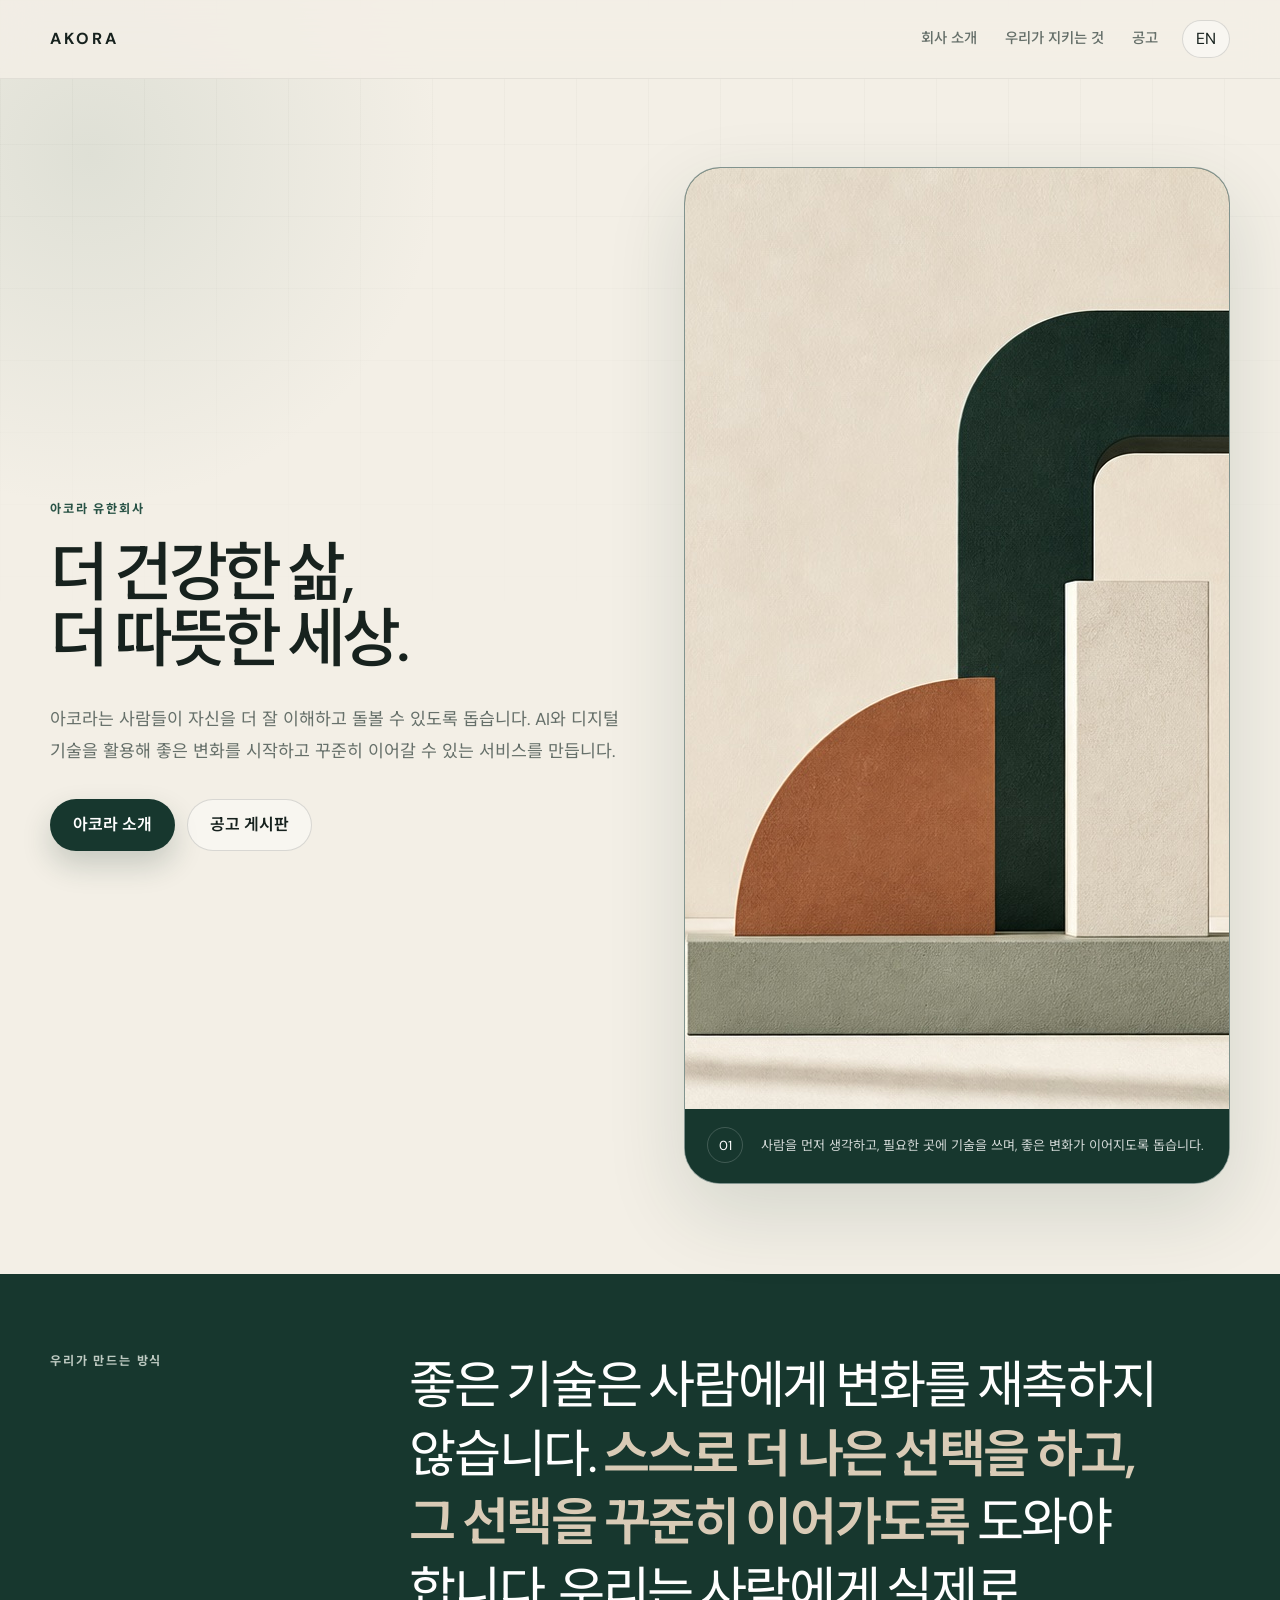
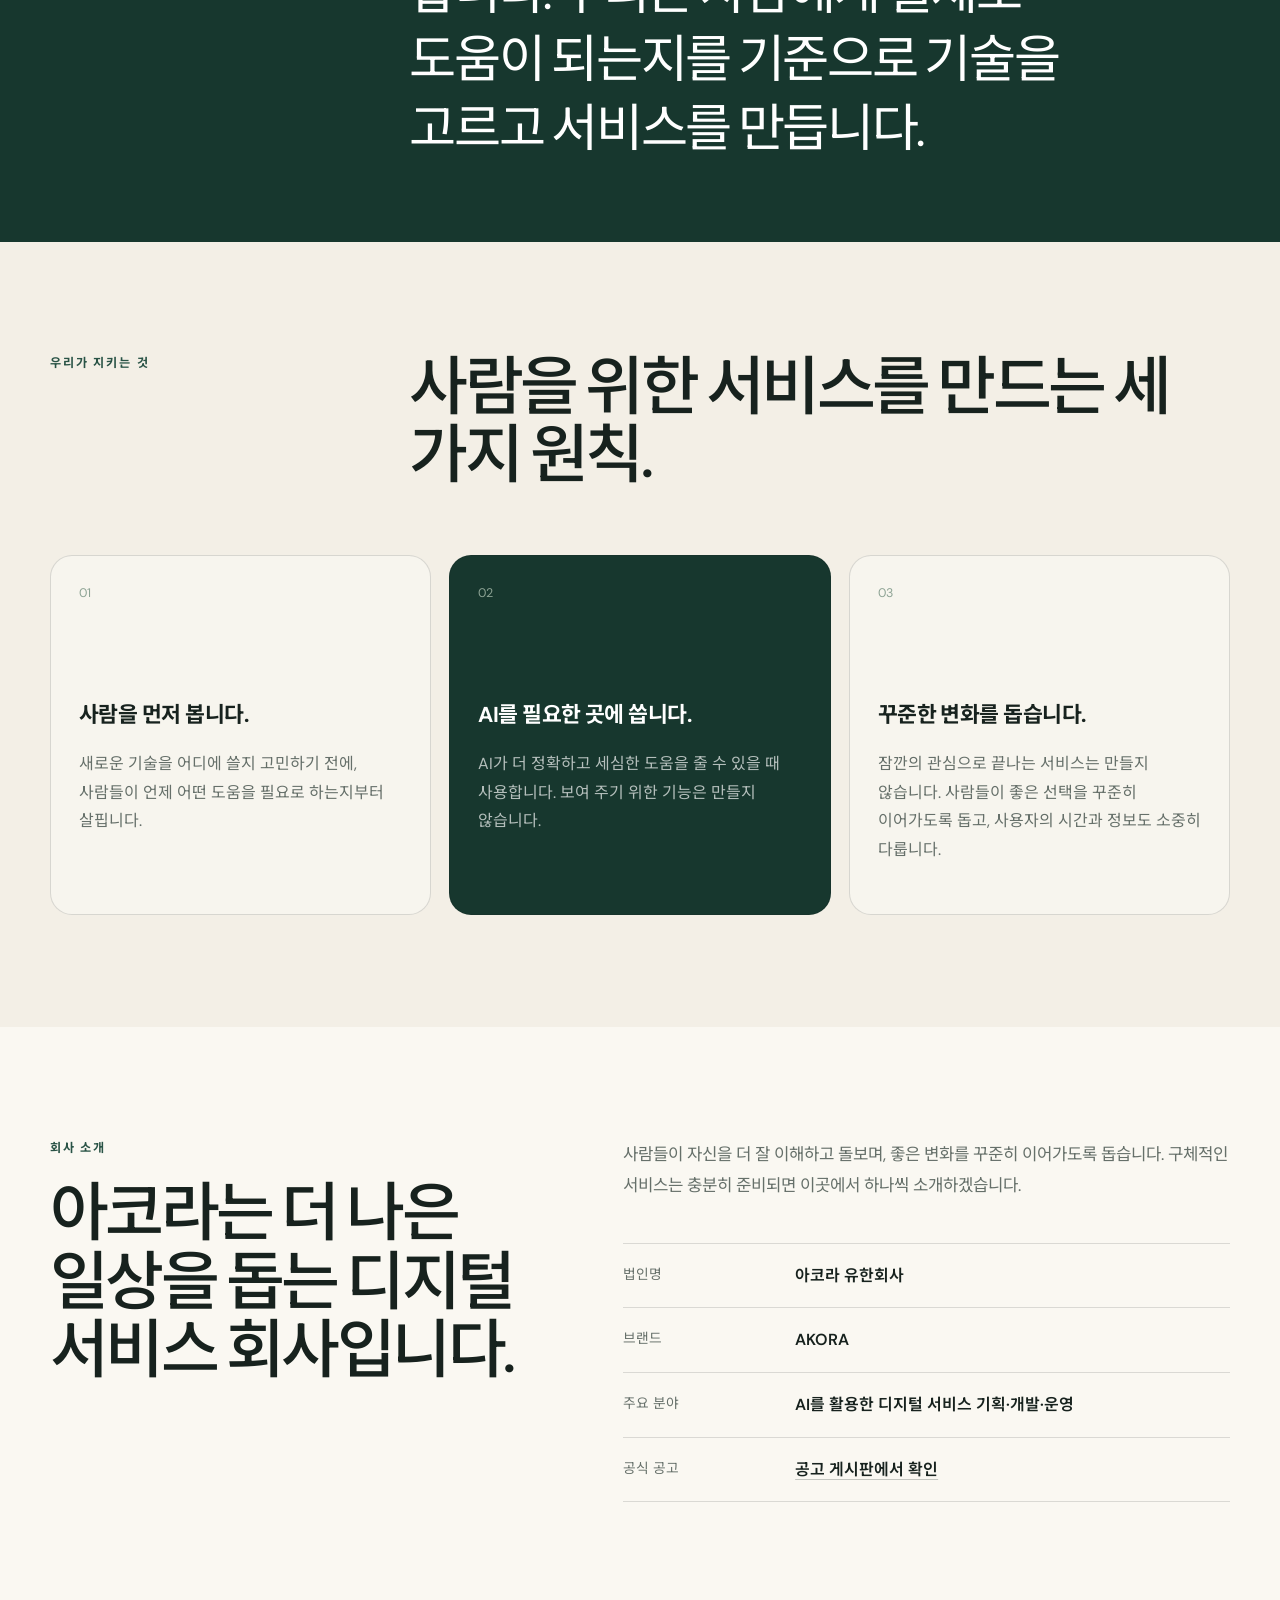
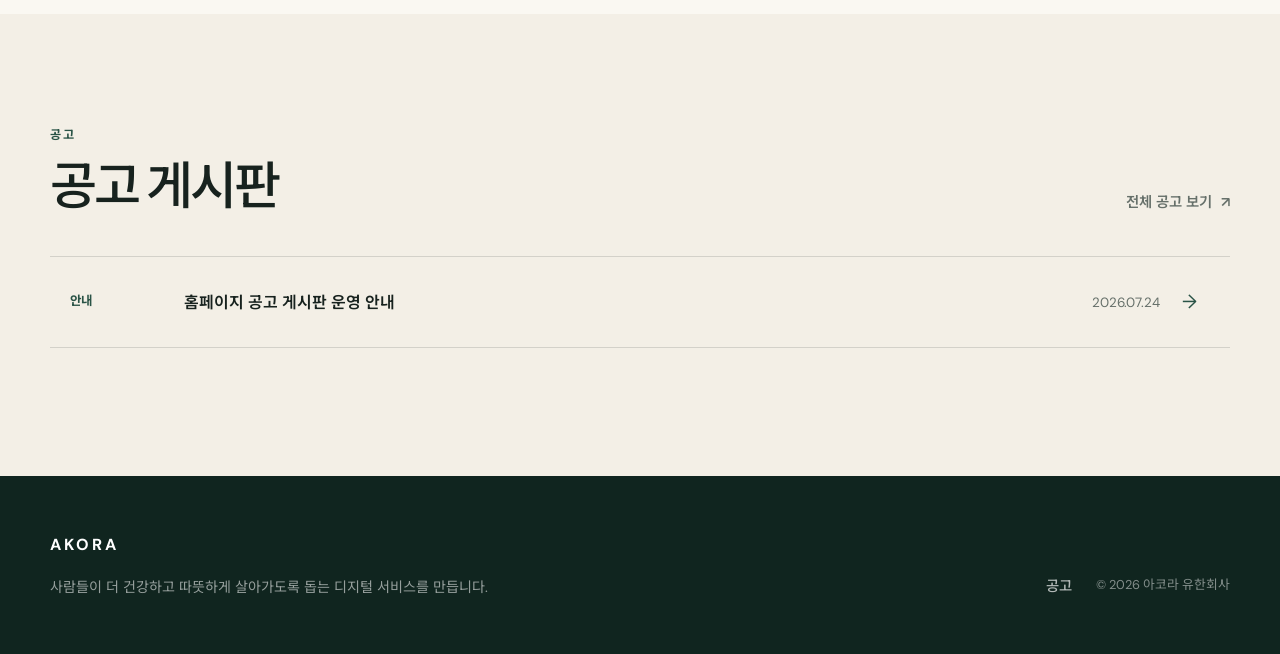
==== commit 7aa0bf56: "Merge remote-tracking branch 'origin/main' # Conflicts: #	CNAME #	ashstep/index.html #	assets/styles" ====
--- a/index.html
+++ b/index.html
@@ -3,19 +3,19 @@
   lang="ko"
   data-lang="ko"
   data-title-ko="AKORA | 아코라 유한회사"
-  data-title-en="AKORA | Digital Product Company"
+  data-title-en="AKORA | Digital Service Company"
 >
   <head>
     <meta charset="UTF-8" />
     <meta name="viewport" content="width=device-width, initial-scale=1.0" />
     <meta
       name="description"
-      content="아코라 유한회사는 사람들의 일상에 오래 남는 디지털 제품을 설계하고 만듭니다."
+      content="아코라 유한회사는 AI와 디지털 기술을 활용해, 사람들이 자신을 더 잘 돌보고 좋은 변화를 이어갈 수 있도록 돕는 디지털 서비스를 만듭니다."
     />
     <meta property="og:title" content="AKORA | 아코라 유한회사" />
     <meta
       property="og:description"
-      content="작지만 분명한 변화를 만드는 디지털 제품 회사, 아코라 유한회사입니다."
+      content="사람들이 자신을 더 잘 돌볼 수 있는 디지털 서비스를 만드는 아코라 유한회사입니다."
     />
     <meta property="og:type" content="website" />
     <meta property="og:url" content="https://akoracorp.com/" />
@@ -36,7 +36,8 @@
         "@type": "Organization",
         "name": "아코라 유한회사",
         "alternateName": "AKORA",
-        "url": "https://akoracorp.com/"
+        "url": "https://akoracorp.com/",
+        "description": "사람들이 자신을 더 잘 돌보고 좋은 변화를 이어갈 수 있도록 돕는 디지털 서비스 회사"
       }
     </script>
     <link rel="preconnect" href="https://fonts.googleapis.com" />
@@ -98,15 +99,21 @@
               <span class="lang-ko">아코라 유한회사</span>
               <span class="lang-en">AKORA</span>
             </p>
-            <h1 class="lang-ko">작지만 분명한 변화를 만드는 제품.</h1>
-            <h1 class="lang-en">Thoughtful products for real life.</h1>
+            <h1 class="lang-ko">
+              <span class="hero-line">더 건강한 삶,</span>
+              <span class="hero-line">더 따뜻한 세상.</span>
+            </h1>
+            <h1 class="lang-en">
+              <span class="hero-line">Healthier lives.</span>
+              <span class="hero-line">A warmer world.</span>
+            </h1>
             <p class="hero-lede lang-ko">
-              아코라는 사람들의 일상에 오래 남는 디지털 제품을 설계하고 만듭니다.
-              복잡함은 덜고, 필요한 기능은 분명하게 전달합니다.
+              아코라는 사람들이 자신을 더 잘 이해하고 돌볼 수 있도록 돕습니다. AI와 디지털
+              기술을 활용해 좋은 변화를 시작하고 꾸준히 이어갈 수 있는 서비스를 만듭니다.
             </p>
             <p class="hero-lede lang-en">
-              AKORA designs and builds digital products that fit naturally into everyday life.
-              We reduce complexity and make every next step clear.
+              AKORA helps people better understand and care for themselves. We use AI and digital
+              technology to build services that make positive change easier to begin and sustain.
             </p>
             <div class="hero-actions">
               <a class="button button-primary" href="#about">
@@ -131,8 +138,8 @@
             />
             <figcaption class="visual-caption">
               <span class="visual-index">01</span>
-              <span class="lang-ko">분명하게 보고, 신중하게 만들고, 오래 책임집니다.</span>
-              <span class="lang-en">See clearly. Build thoughtfully. Stay accountable.</span>
+              <span class="lang-ko">사람을 먼저 생각하고, 필요한 곳에 기술을 쓰며, 좋은 변화가 이어지도록 돕습니다.</span>
+              <span class="lang-en">People first. Technology with purpose. Change that lasts.</span>
             </figcaption>
           </figure>
         </div>
@@ -145,12 +152,14 @@
             <span class="lang-en">How we build</span>
           </p>
           <p class="manifesto-copy lang-ko">
-            기술을 앞세우기보다, <strong>사람이 실제로 겪는 문제</strong>에서 시작합니다.
-            처음 쓰는 순간부터 필요한 일을 쉽게 끝낼 수 있는 제품을 만듭니다.
+            좋은 기술은 사람에게 변화를 재촉하지 않습니다. <strong>스스로 더 나은 선택을
+            하고, 그 선택을 꾸준히 이어가도록</strong> 도와야 합니다. 우리는 사람에게 실제로
+            도움이 되는지를 기준으로 기술을 고르고 서비스를 만듭니다.
           </p>
           <p class="manifesto-copy lang-en">
-            We start with <strong>problems people actually face</strong>, not technology for its
-            own sake. Our products make important tasks easier from the first use.
+            Good technology does not pressure people to change. It gives them
+            <strong>the agency to keep making better choices</strong>. We place technology in the
+            context of real life, so small changes can last.
           </p>
         </div>
       </section>
@@ -162,50 +171,50 @@
               <span class="lang-ko">우리가 지키는 것</span>
               <span class="lang-en">Our principles</span>
             </p>
-            <h2 class="lang-ko">좋은 제품을 판단하는 세 가지 기준.</h2>
-            <h2 class="lang-en">Three standards for every product.</h2>
+            <h2 class="lang-ko">사람을 위한 서비스를 만드는 세 가지 원칙.</h2>
+            <h2 class="lang-en">Three principles for change that lasts.</h2>
           </div>
 
           <div class="value-grid">
             <article class="value-card">
               <span class="card-number">01</span>
-              <h3 class="lang-ko">쓸모에서 시작합니다.</h3>
-              <h3 class="lang-en">Start with usefulness.</h3>
+              <h3 class="lang-ko">사람을 먼저 봅니다.</h3>
+              <h3 class="lang-en">Begin with real life.</h3>
               <p class="lang-ko">
-                해결할 문제와 사용할 사람을 먼저 봅니다. 기능의 수보다 실제로 도움이 되는지를
-                더 중요하게 생각합니다.
+                새로운 기술을 어디에 쓸지 고민하기 전에, 사람들이 언제 어떤 도움을
+                필요로 하는지부터 살핍니다.
               </p>
               <p class="lang-en">
-                We begin with the person and the problem. Real usefulness matters more than the
-                number of features.
+                We put people and their lived context before technology. Every service begins by
+                understanding the moments when support truly matters.
               </p>
             </article>
 
             <article class="value-card value-card-dark">
               <span class="card-number">02</span>
-              <h3 class="lang-ko">단순하게 만듭니다.</h3>
-              <h3 class="lang-en">Make it clear.</h3>
+              <h3 class="lang-ko">AI를 필요한 곳에 씁니다.</h3>
+              <h3 class="lang-en">Use AI with purpose.</h3>
               <p class="lang-ko">
-                처음 쓰는 사람도 다음에 무엇을 해야 하는지 알 수 있게 만듭니다. 복잡한 기술은
-                제품 안에서 조용히 작동해야 합니다.
+                AI가 더 정확하고 세심한 도움을 줄 수 있을 때 사용합니다. 보여 주기 위한
+                기능은 만들지 않습니다.
               </p>
               <p class="lang-en">
-                The next action should be clear, even on the first visit. Complex technology
-                should work quietly in the background.
+                AI is not a label to lead with. It is a tool for more relevant, thoughtful
+                support, used responsibly where it creates real value for people.
               </p>
             </article>
 
             <article class="value-card">
               <span class="card-number">03</span>
-              <h3 class="lang-ko">신뢰를 가볍게 보지 않습니다.</h3>
-              <h3 class="lang-en">Treat trust with care.</h3>
+              <h3 class="lang-ko">꾸준한 변화를 돕습니다.</h3>
+              <h3 class="lang-en">Design for lasting change.</h3>
               <p class="lang-ko">
-                사용자의 시간과 정보를 소중히 다룹니다. 출시 이후에도 안정적으로 운영할 수
-                있는 제품을 지향합니다.
+                잠깐의 관심으로 끝나는 서비스는 만들지 않습니다. 사람들이 좋은 선택을
+                꾸준히 이어가도록 돕고, 사용자의 시간과 정보도 소중히 다룹니다.
               </p>
               <p class="lang-en">
-                We respect people’s time and information, and we build products we can support
-                responsibly after launch.
+                We look beyond immediate reactions to positive change that endures. We protect
+                people’s time, information, and trust throughout the journey.
               </p>
             </article>
           </div>
@@ -219,18 +228,18 @@
               <span class="lang-ko">회사 소개</span>
               <span class="lang-en">Company</span>
             </p>
-            <h2 class="lang-ko">아코라는 디지털 제품을 만드는 회사입니다.</h2>
-            <h2 class="lang-en">AKORA is a digital product company.</h2>
+            <h2 class="lang-ko">아코라는 더 나은 일상을 돕는 디지털 서비스 회사입니다.</h2>
+            <h2 class="lang-en">AKORA builds digital services for better everyday life.</h2>
           </div>
 
           <div class="company-details">
             <p class="about-copy lang-ko">
-              아직 모든 것을 말하기보다, 우리가 지키려는 기준부터 분명히 공개합니다. 아코라가
-              만드는 제품과 서비스는 준비가 끝나는 순서대로 이곳에서 소개하겠습니다.
+              사람들이 자신을 더 잘 이해하고 돌보며, 좋은 변화를 꾸준히 이어가도록
+              돕습니다. 구체적인 서비스는 충분히 준비되면 이곳에서 하나씩 소개하겠습니다.
             </p>
             <p class="about-copy lang-en">
-              We are sharing our standards before making broad promises. AKORA’s products and
-              services will be introduced here when they are ready.
+              We help people better understand and care for themselves, so positive change can
+              continue. AKORA’s digital services will be introduced here when they are ready.
             </p>
 
             <dl>
@@ -250,12 +259,12 @@
               </div>
               <div>
                 <dt>
-                  <span class="lang-ko">주요 업무</span>
+                  <span class="lang-ko">주요 분야</span>
                   <span class="lang-en">What we do</span>
                 </dt>
                 <dd>
-                  <span class="lang-ko">디지털 제품 및 소프트웨어 개발</span>
-                  <span class="lang-en">Digital products and software</span>
+                  <span class="lang-ko">AI를 활용한 디지털 서비스 기획·개발·운영</span>
+                  <span class="lang-en">AI-enabled digital service design and operation</span>
                 </dd>
               </div>
               <div>
@@ -315,8 +324,8 @@
           <a class="brand brand-footer" href="./">
             <span>AKORA</span>
           </a>
-          <p class="lang-ko">일상에 오래 남는 디지털 제품을 만듭니다.</p>
-          <p class="lang-en">Digital products designed to last in everyday life.</p>
+          <p class="lang-ko">사람들이 더 건강하고 따뜻하게 살아가도록 돕는 디지털 서비스를 만듭니다.</p>
+          <p class="lang-en">Digital services for healthier lives and a warmer world.</p>
         </div>
         <div class="footer-meta">
           <a href="./notices/">
--- a/styles.css
+++ b/styles.css
@@ -190,6 +190,20 @@
   letter-spacing: -0.065em;
 }
 
+.hero h1.lang-ko {
+  max-width: none;
+  font-size: clamp(3.4rem, 5vw, 4.9rem);
+  line-height: 1.03;
+}
+
+.hero-line {
+  display: block;
+}
+
+.hero h1.lang-ko .hero-line {
+  white-space: nowrap;
+}
+
 .hero-lede {
   max-width: 39rem;
   margin: 30px 0 0;
@@ -688,6 +702,10 @@
     font-size: clamp(3rem, 16vw, 4.5rem);
   }
 
+  .hero h1.lang-ko {
+    font-size: clamp(2.65rem, 13.3vw, 3.35rem);
+  }
+
   .hero-lede {
     font-size: 1rem;
   }
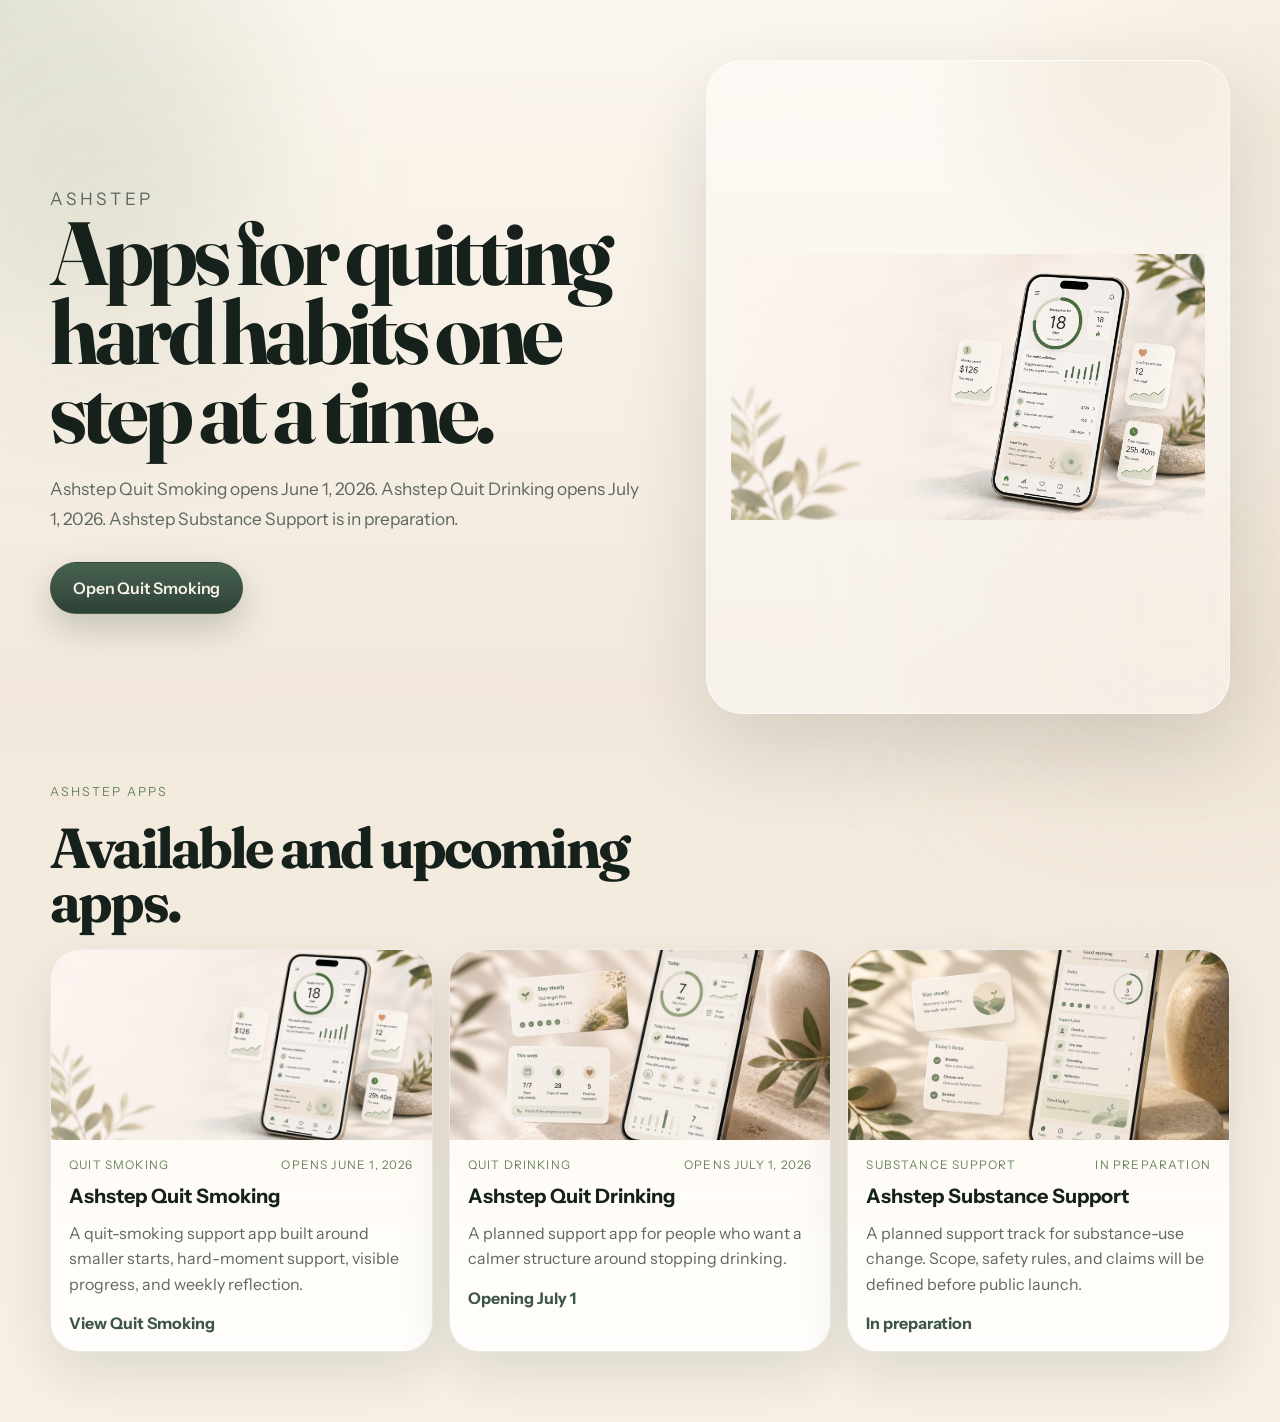
==== commit 0d37fa9d: "Revert "Merge remote-tracking branch 'origin/main'" This reverts commit 7aa0bf5604a1ed9fb8eaea935448" ====
--- a/index.html
+++ b/index.html
@@ -1,340 +1,21 @@
 <!doctype html>
-<html
-  lang="ko"
-  data-lang="ko"
-  data-title-ko="AKORA | 아코라 유한회사"
-  data-title-en="AKORA | Digital Service Company"
->
+<html lang="en">
   <head>
     <meta charset="UTF-8" />
     <meta name="viewport" content="width=device-width, initial-scale=1.0" />
-    <meta
-      name="description"
-      content="아코라 유한회사는 AI와 디지털 기술을 활용해, 사람들이 자신을 더 잘 돌보고 좋은 변화를 이어갈 수 있도록 돕는 디지털 서비스를 만듭니다."
-    />
-    <meta property="og:title" content="AKORA | 아코라 유한회사" />
-    <meta
-      property="og:description"
-      content="사람들이 자신을 더 잘 돌볼 수 있는 디지털 서비스를 만드는 아코라 유한회사입니다."
-    />
-    <meta property="og:type" content="website" />
-    <meta property="og:url" content="https://akoracorp.com/" />
-    <meta property="og:locale" content="ko_KR" />
-    <meta property="og:locale:alternate" content="en_US" />
-    <meta property="og:image" content="https://akoracorp.com/assets/akora-social-card-v1.png" />
-    <meta
-      property="og:image:alt"
-      content="따뜻한 자연광과 기하학적 구조물로 표현한 AKORA 브랜드 이미지"
-    />
-    <meta name="twitter:card" content="summary_large_image" />
-    <meta name="theme-color" content="#17372e" />
-    <title>AKORA | 아코라 유한회사</title>
-    <link rel="canonical" href="https://akoracorp.com/" />
-    <script type="application/ld+json">
-      {
-        "@context": "https://schema.org",
-        "@type": "Organization",
-        "name": "아코라 유한회사",
-        "alternateName": "AKORA",
-        "url": "https://akoracorp.com/",
-        "description": "사람들이 자신을 더 잘 돌보고 좋은 변화를 이어갈 수 있도록 돕는 디지털 서비스 회사"
-      }
-    </script>
-    <link rel="preconnect" href="https://fonts.googleapis.com" />
+<link rel="preconnect" href="https://fonts.googleapis.com" />
     <link rel="preconnect" href="https://fonts.gstatic.com" crossorigin />
     <link
-      href="https://fonts.googleapis.com/css2?family=DM+Sans:wght@400;500;600;700&family=Noto+Sans+KR:wght@400;500;600;700&display=swap"
+      href="https://fonts.googleapis.com/css2?family=Fraunces:wght@600;700&family=Instrument+Sans:wght@400;500;600;700&display=swap"
       rel="stylesheet"
     />
-    <link rel="stylesheet" href="./styles.css" />
-    <script src="./site.js" defer></script>
+    <script type="module" crossorigin src="/assets/root-qBk4zj17.js"></script>
+    <link rel="modulepreload" crossorigin href="/assets/styles-02ycsy7k.js">
+    <link rel="stylesheet" crossorigin href="/assets/styles-DCUqroG7.css">
+  <!--q76oqv--><link rel="canonical" href="https://ashstep.com/"/> <meta name="description" content="Ashstep apps support difficult habit changes one step at a time. Quit Smoking opens June 1, 2026, Quit Drinking opens July 1, 2026, and Substance Support is in preparation."/> <meta property="og:title" content="Ashstep | Apps"/> <meta property="og:description" content="Quit Smoking opens June 1, 2026. Quit Drinking opens July 1, 2026. Substance Support is in preparation."/> <meta property="og:type" content="website"/> <meta property="og:url" content="https://ashstep.com/"/> <meta property="og:image" content="/assets/generated/hero-progress-first-v4.png"/><!----><title>Ashstep | Apps</title>
   </head>
   <body>
-    <a class="skip-link lang-ko" href="#main">본문으로 바로가기</a>
-    <a class="skip-link lang-en" href="#main">Skip to content</a>
-
-    <header class="site-header">
-      <div class="shell header-inner">
-        <a
-          class="brand"
-          href="./"
-          aria-label="AKORA 홈"
-          data-aria-ko="AKORA 홈"
-          data-aria-en="AKORA home"
-        >
-          <span>AKORA</span>
-        </a>
-
-        <nav
-          class="site-nav"
-          aria-label="주요 메뉴"
-          data-aria-ko="주요 메뉴"
-          data-aria-en="Main navigation"
-        >
-          <a href="#about">
-            <span class="lang-ko">회사 소개</span>
-            <span class="lang-en">About</span>
-          </a>
-          <a href="#values">
-            <span class="lang-ko">우리가 지키는 것</span>
-            <span class="lang-en">Principles</span>
-          </a>
-          <a href="./notices/">
-            <span class="lang-ko">공고</span>
-            <span class="lang-en">Notices</span>
-          </a>
-        </nav>
-
-        <button class="language-toggle" type="button" data-language-toggle aria-label="영문으로 보기">
-          EN
-        </button>
-      </div>
-    </header>
-
-    <main id="main">
-      <section class="hero">
-        <div class="shell hero-grid">
-          <div class="hero-copy">
-            <p class="eyebrow">
-              <span class="lang-ko">아코라 유한회사</span>
-              <span class="lang-en">AKORA</span>
-            </p>
-            <h1 class="lang-ko">
-              <span class="hero-line">더 건강한 삶,</span>
-              <span class="hero-line">더 따뜻한 세상.</span>
-            </h1>
-            <h1 class="lang-en">
-              <span class="hero-line">Healthier lives.</span>
-              <span class="hero-line">A warmer world.</span>
-            </h1>
-            <p class="hero-lede lang-ko">
-              아코라는 사람들이 자신을 더 잘 이해하고 돌볼 수 있도록 돕습니다. AI와 디지털
-              기술을 활용해 좋은 변화를 시작하고 꾸준히 이어갈 수 있는 서비스를 만듭니다.
-            </p>
-            <p class="hero-lede lang-en">
-              AKORA helps people better understand and care for themselves. We use AI and digital
-              technology to build services that make positive change easier to begin and sustain.
-            </p>
-            <div class="hero-actions">
-              <a class="button button-primary" href="#about">
-                <span class="lang-ko">아코라 소개</span>
-                <span class="lang-en">About AKORA</span>
-              </a>
-              <a class="button button-secondary" href="./notices/">
-                <span class="lang-ko">공고 게시판</span>
-                <span class="lang-en">Public notices</span>
-              </a>
-            </div>
-          </div>
-
-          <figure class="hero-visual">
-            <img
-              src="./assets/akora-hero-v1.jpg"
-              alt="빛과 균형 잡힌 형태로 표현한 아코라 브랜드 이미지"
-              width="1672"
-              height="941"
-              decoding="async"
-              fetchpriority="high"
-            />
-            <figcaption class="visual-caption">
-              <span class="visual-index">01</span>
-              <span class="lang-ko">사람을 먼저 생각하고, 필요한 곳에 기술을 쓰며, 좋은 변화가 이어지도록 돕습니다.</span>
-              <span class="lang-en">People first. Technology with purpose. Change that lasts.</span>
-            </figcaption>
-          </figure>
-        </div>
-      </section>
-
-      <section class="manifesto" aria-label="회사 방향">
-        <div class="shell manifesto-grid">
-          <p class="section-label">
-            <span class="lang-ko">우리가 만드는 방식</span>
-            <span class="lang-en">How we build</span>
-          </p>
-          <p class="manifesto-copy lang-ko">
-            좋은 기술은 사람에게 변화를 재촉하지 않습니다. <strong>스스로 더 나은 선택을
-            하고, 그 선택을 꾸준히 이어가도록</strong> 도와야 합니다. 우리는 사람에게 실제로
-            도움이 되는지를 기준으로 기술을 고르고 서비스를 만듭니다.
-          </p>
-          <p class="manifesto-copy lang-en">
-            Good technology does not pressure people to change. It gives them
-            <strong>the agency to keep making better choices</strong>. We place technology in the
-            context of real life, so small changes can last.
-          </p>
-        </div>
-      </section>
-
-      <section class="section" id="values">
-        <div class="shell">
-          <div class="section-heading">
-            <p class="section-label">
-              <span class="lang-ko">우리가 지키는 것</span>
-              <span class="lang-en">Our principles</span>
-            </p>
-            <h2 class="lang-ko">사람을 위한 서비스를 만드는 세 가지 원칙.</h2>
-            <h2 class="lang-en">Three principles for change that lasts.</h2>
-          </div>
-
-          <div class="value-grid">
-            <article class="value-card">
-              <span class="card-number">01</span>
-              <h3 class="lang-ko">사람을 먼저 봅니다.</h3>
-              <h3 class="lang-en">Begin with real life.</h3>
-              <p class="lang-ko">
-                새로운 기술을 어디에 쓸지 고민하기 전에, 사람들이 언제 어떤 도움을
-                필요로 하는지부터 살핍니다.
-              </p>
-              <p class="lang-en">
-                We put people and their lived context before technology. Every service begins by
-                understanding the moments when support truly matters.
-              </p>
-            </article>
-
-            <article class="value-card value-card-dark">
-              <span class="card-number">02</span>
-              <h3 class="lang-ko">AI를 필요한 곳에 씁니다.</h3>
-              <h3 class="lang-en">Use AI with purpose.</h3>
-              <p class="lang-ko">
-                AI가 더 정확하고 세심한 도움을 줄 수 있을 때 사용합니다. 보여 주기 위한
-                기능은 만들지 않습니다.
-              </p>
-              <p class="lang-en">
-                AI is not a label to lead with. It is a tool for more relevant, thoughtful
-                support, used responsibly where it creates real value for people.
-              </p>
-            </article>
-
-            <article class="value-card">
-              <span class="card-number">03</span>
-              <h3 class="lang-ko">꾸준한 변화를 돕습니다.</h3>
-              <h3 class="lang-en">Design for lasting change.</h3>
-              <p class="lang-ko">
-                잠깐의 관심으로 끝나는 서비스는 만들지 않습니다. 사람들이 좋은 선택을
-                꾸준히 이어가도록 돕고, 사용자의 시간과 정보도 소중히 다룹니다.
-              </p>
-              <p class="lang-en">
-                We look beyond immediate reactions to positive change that endures. We protect
-                people’s time, information, and trust throughout the journey.
-              </p>
-            </article>
-          </div>
-        </div>
-      </section>
-
-      <section class="section about-section" id="about">
-        <div class="shell about-grid">
-          <div>
-            <p class="section-label">
-              <span class="lang-ko">회사 소개</span>
-              <span class="lang-en">Company</span>
-            </p>
-            <h2 class="lang-ko">아코라는 더 나은 일상을 돕는 디지털 서비스 회사입니다.</h2>
-            <h2 class="lang-en">AKORA builds digital services for better everyday life.</h2>
-          </div>
-
-          <div class="company-details">
-            <p class="about-copy lang-ko">
-              사람들이 자신을 더 잘 이해하고 돌보며, 좋은 변화를 꾸준히 이어가도록
-              돕습니다. 구체적인 서비스는 충분히 준비되면 이곳에서 하나씩 소개하겠습니다.
-            </p>
-            <p class="about-copy lang-en">
-              We help people better understand and care for themselves, so positive change can
-              continue. AKORA’s digital services will be introduced here when they are ready.
-            </p>
-
-            <dl>
-              <div>
-                <dt>
-                  <span class="lang-ko">법인명</span>
-                  <span class="lang-en">Legal name</span>
-                </dt>
-                <dd>아코라 유한회사</dd>
-              </div>
-              <div>
-                <dt>
-                  <span class="lang-ko">브랜드</span>
-                  <span class="lang-en">Brand</span>
-                </dt>
-                <dd>AKORA</dd>
-              </div>
-              <div>
-                <dt>
-                  <span class="lang-ko">주요 분야</span>
-                  <span class="lang-en">What we do</span>
-                </dt>
-                <dd>
-                  <span class="lang-ko">AI를 활용한 디지털 서비스 기획·개발·운영</span>
-                  <span class="lang-en">AI-enabled digital service design and operation</span>
-                </dd>
-              </div>
-              <div>
-                <dt>
-                  <span class="lang-ko">공식 공고</span>
-                  <span class="lang-en">Public notices</span>
-                </dt>
-                <dd>
-                  <a href="./notices/">
-                    <span class="lang-ko">공고 게시판에서 확인</span>
-                    <span class="lang-en">View the notice board</span>
-                  </a>
-                </dd>
-              </div>
-            </dl>
-          </div>
-        </div>
-      </section>
-
-      <section class="section notices-preview" id="notices">
-        <div class="shell">
-          <div class="notices-heading">
-            <div>
-              <p class="section-label">
-                <span class="lang-ko">공고</span>
-                <span class="lang-en">Public notices</span>
-              </p>
-              <h2 class="lang-ko">공고 게시판</h2>
-              <h2 class="lang-en">Notice board</h2>
-            </div>
-            <a class="text-link" href="./notices/">
-              <span class="lang-ko">전체 공고 보기</span>
-              <span class="lang-en">View all notices</span>
-              <span aria-hidden="true">↗</span>
-            </a>
-          </div>
-
-          <a class="notice-row" href="./notices/2026-07-24-board-opening/">
-            <span class="notice-kind">
-              <span class="lang-ko">안내</span>
-              <span class="lang-en">Notice</span>
-            </span>
-            <strong>
-              <span class="lang-ko">홈페이지 공고 게시판 운영 안내</span>
-              <span class="lang-en">Opening of the AKORA public notice board</span>
-            </strong>
-            <time datetime="2026-07-24">2026.07.24</time>
-            <span class="notice-arrow" aria-hidden="true">→</span>
-          </a>
-        </div>
-      </section>
-    </main>
-
-    <footer class="site-footer">
-      <div class="shell footer-inner">
-        <div>
-          <a class="brand brand-footer" href="./">
-            <span>AKORA</span>
-          </a>
-          <p class="lang-ko">사람들이 더 건강하고 따뜻하게 살아가도록 돕는 디지털 서비스를 만듭니다.</p>
-          <p class="lang-en">Digital services for healthier lives and a warmer world.</p>
-        </div>
-        <div class="footer-meta">
-          <a href="./notices/">
-            <span class="lang-ko">공고</span>
-            <span class="lang-en">Notices</span>
-          </a>
-          <span>© 2026 아코라 유한회사</span>
-        </div>
-      </div>
-    </footer>
+    <div id="app"><!--[--><div class="page-aura page-aura-one" aria-hidden="true"></div> <div class="page-aura page-aura-two" aria-hidden="true"></div> <main class="root-page"><section class="root-hero" data-track-section="root_hero" data-track-title="Ashstep product family hero"><div class="page-shell root-hero-shell"><div class="root-copy"><p class="eyebrow">Ashstep</p> <h1>Apps for quitting hard habits one step at a time.</h1> <p>Ashstep Quit Smoking opens June 1, 2026. Ashstep Quit Drinking opens July 1,
+          2026. Ashstep Substance Support is in preparation.</p> <div class="root-actions"><a class="button button-primary" href="/apps/quit-smoking/" data-track-id="root_open_quit_smoking" data-track-event="product_cta_click">Open Quit Smoking</a></div></div> <figure class="root-hero-media" aria-label="Ashstep product preview" data-track-impression="hero_media_view" data-track-id="root_hero_quit_smoking_preview" data-track-type="hero_media" data-track-label="Ashstep Quit Smoking product preview"><img src="/assets/generated/hero-progress-first-v4.png" alt="Ashstep Quit Smoking product preview"/></figure></div></section> <section class="root-products" aria-labelledby="products-title" data-track-section="product_family" data-track-title="Available and upcoming apps"><div class="page-shell"><div class="root-section-head"><p class="section-eyebrow">Ashstep apps</p> <h2 id="products-title">Available and upcoming apps.</h2></div> <div class="product-family-grid"><!--[--><article class="product-family-card" data-track-impression="product_card_view" data-track-id="root_product_quit_smoking" data-track-type="product_card" data-track-label="Ashstep Quit Smoking" data-track-index="1"><figure><img src="/assets/generated/hero-progress-first-v4.png" alt="Ashstep Quit Smoking product preview"/></figure> <div><div class="product-card-meta"><span>Quit Smoking</span> <span>Opens June 1, 2026</span></div> <h3>Ashstep Quit Smoking</h3> <p>A quit-smoking support app built around smaller starts, hard-moment support, visible progress, and weekly reflection.</p> <!--[0--><a class="product-card-link" href="/apps/quit-smoking/" data-track-id="root_product_quit_smoking_link" data-track-event="product_card_click" data-track-type="product_card" data-track-label="Ashstep Quit Smoking">View Quit Smoking</a><!--]--></div></article><article class="product-family-card" data-track-impression="product_card_view" data-track-id="root_product_quit_drinking" data-track-type="product_card" data-track-label="Ashstep Quit Drinking" data-track-index="2"><figure><img src="/assets/apps/quit-drinking-card-v2.jpg" alt="Ashstep Quit Drinking product direction preview"/></figure> <div><div class="product-card-meta"><span>Quit Drinking</span> <span>Opens July 1, 2026</span></div> <h3>Ashstep Quit Drinking</h3> <p>A planned support app for people who want a calmer structure around stopping drinking.</p> <!--[-1--><span class="product-card-soon">Opening July 1</span><!--]--></div></article><article class="product-family-card" data-track-impression="product_card_view" data-track-id="root_product_substance_support" data-track-type="product_card" data-track-label="Ashstep Substance Support" data-track-index="3"><figure><img src="/assets/apps/substance-support-card-v2.jpg" alt="Ashstep Substance Support product direction preview"/></figure> <div><div class="product-card-meta"><span>Substance Support</span> <span>In preparation</span></div> <h3>Ashstep Substance Support</h3> <p>A planned support track for substance-use change. Scope, safety rules, and claims will be defined before public launch.</p> <!--[-1--><span class="product-card-soon">In preparation</span><!--]--></div></article><!--]--></div></div></section></main><!--]--></div>
   </body>
 </html>
--- a/assets/styles-DCUqroG7.css
+++ b/assets/styles-DCUqroG7.css
@@ -0,0 +1 @@
+:root{--bg:#f8f2e8;--bg-soft:#efe5d7;--bg-deep:#16211d;--bg-deep-soft:#23312b;--surface:#fffbf5d6;--surface-strong:#fffaf3;--surface-soft:#ffffff9e;--surface-dark:#141d19db;--text:#16211c;--text-light:#f8f2ea;--muted:#5d6761;--muted-light:#f8f2eac2;--line:#16211c14;--line-strong:#16211c24;--line-light:#ffffff24;--sage:#6a845d;--sage-deep:#3e5647;--warm:#d7c2a3;--shadow-xl:0 34px 88px #16211c24;--shadow-lg:0 22px 56px #16211c1c;--shadow-md:0 14px 32px #16211c1a;--radius-xl:42px;--radius-lg:30px;--radius-md:22px;--max-width:1180px;--headline:"Fraunces", "Times New Roman", serif;--body:"Instrument Sans", "Helvetica Neue", sans-serif}*{box-sizing:border-box}html{scroll-behavior:smooth}body{font-family:var(--body);color:var(--text);background:radial-gradient(circle at 0 0,#6a845d29,#0000 18%),radial-gradient(circle at 100% 8%,#d7c2a338,#0000 18%),linear-gradient(#fcf7ef 0%,#f2e9dc 48%,#f7f0e5 100%);margin:0;overflow-x:hidden}body:before{content:"";pointer-events:none;opacity:.44;background-image:linear-gradient(#16211c08 1px,#0000 1px),linear-gradient(90deg,#16211c08 1px,#0000 1px);background-size:88px 88px;position:fixed;inset:0;-webkit-mask-image:linear-gradient(#0006,#0000 78%);mask-image:linear-gradient(#0006,#0000 78%)}img{max-width:100%;display:block}a{color:inherit;text-decoration:none}code{font-family:ui-monospace,SFMono-Regular,SF Mono,Consolas,monospace}.visually-hidden{clip:rect(0, 0, 0, 0);white-space:nowrap;border:0;width:1px;height:1px;margin:-1px;padding:0;position:absolute;overflow:hidden}.page-aura{pointer-events:none;filter:blur(92px);opacity:.62;z-index:0;position:fixed}.page-aura-one{background:#6a845d2e;width:280px;height:280px;top:80px;left:-30px}.page-aura-two{background:#d7c2a33d;width:380px;height:380px;top:420px;right:-86px}.root-page{z-index:1;min-height:100vh;position:relative}.eyebrow{color:var(--sage);letter-spacing:.18em;text-transform:uppercase;margin:0 0 16px;font-size:12px}.root-hero{align-items:center;min-height:min(760px,92vh);padding:48px 0 34px;display:grid}.root-hero-shell{grid-template-columns:minmax(0,.92fr) minmax(320px,.78fr);align-items:center;gap:38px;display:grid}.root-copy{max-width:44rem}.root-copy h1{font-family:var(--headline);letter-spacing:-.05em;margin:0;font-size:clamp(3.2rem,7vw,6.2rem);line-height:.88}.root-copy p{max-width:37rem;color:var(--muted);margin:24px 0 0;font-size:1.08rem;line-height:1.72}.root-actions{flex-wrap:wrap;gap:12px;margin-top:28px;display:flex}.root-hero-media{aspect-ratio:4/5;box-shadow:var(--shadow-xl);background:radial-gradient(circle at 80% 0,#d7c2a333,#0000 28%),#fff6;border:1px solid #ffffff80;border-radius:36px;margin:0;position:relative;overflow:hidden}.root-hero-media img{object-fit:contain;width:100%;height:100%;padding:24px}.root-products{padding:24px 0 70px}.root-section-head{gap:10px;max-width:42rem;margin-bottom:20px;display:grid}.root-section-head h2{font-family:var(--headline);letter-spacing:-.05em;margin:0;font-size:clamp(2.2rem,4.4vw,4rem);line-height:.96}.product-family-grid{grid-template-columns:repeat(3,minmax(0,1fr));gap:16px;display:grid}.product-family-card{border:1px solid var(--line);border-radius:var(--radius-lg);background:linear-gradient(180deg, #fffaf3e6, #ffffffb8), var(--surface-strong);min-height:100%;box-shadow:var(--shadow-lg);grid-template-rows:auto 1fr;display:grid;overflow:hidden}.product-family-card figure{background:#ffffff6b;height:190px;margin:0;overflow:hidden}.product-family-card figure img{object-fit:cover;width:100%;height:100%}.product-family-card>div{align-content:start;gap:12px;padding:18px;display:grid}.product-card-meta{color:var(--sage);letter-spacing:.1em;text-transform:uppercase;justify-content:space-between;gap:10px;font-size:.74rem;display:flex}.product-family-card h3{margin:0;font-size:1.24rem;line-height:1.24}.product-family-card p{color:var(--muted);margin:0;line-height:1.6}.product-card-link,.product-card-soon{color:var(--sage-deep);align-self:end;margin-top:4px;font-weight:700}.button{min-height:52px;font:inherit;letter-spacing:-.01em;cursor:pointer;border:1px solid #0000;border-radius:999px;justify-content:center;align-items:center;gap:10px;padding:0 22px;font-weight:600;transition:transform .18s,box-shadow .18s,border-color .18s,background-color .18s,color .18s;display:inline-flex}.button:hover{transform:translateY(-1px)}.button-primary{color:var(--text-light);background:linear-gradient(#486250 0%,#2e4238 100%);box-shadow:0 14px 34px #2e42383d}.button-secondary{color:var(--text-light);border-color:var(--line-light);background:#ffffff14}.button-secondary:hover{box-shadow:0 12px 26px #16211c24}.button-secondary-light{color:var(--text);border-color:var(--line-strong);background:#ffffffad}.ashstep-page{z-index:1;min-height:100vh;position:relative}.page-shell{width:min(var(--max-width), calc(100% - 40px));margin:0 auto}.topbar{z-index:20;-webkit-backdrop-filter:blur(18px);backdrop-filter:blur(18px);background:#fcf7efc2;border-bottom:1px solid #16211c0f;position:sticky;top:0}.topbar-inner{justify-content:space-between;align-items:center;gap:18px;min-height:78px;display:flex}.brand-lockup{align-items:center;gap:14px;display:flex}.brand-lockup img{width:44px;height:44px;box-shadow:var(--shadow-md);border-radius:14px}.brand-copy{gap:4px;display:grid}.brand-copy strong{font-size:1rem}.brand-copy span{color:var(--muted);font-size:.84rem}.topbar-nav{align-items:center;gap:18px;margin-left:auto;margin-right:6px;display:flex}.topbar-nav a{color:var(--muted);font-size:.95rem}.topbar-nav a:hover{color:var(--text)}.hero{padding:28px 0 24px}.hero-shell{grid-template-columns:minmax(0,1.02fr) minmax(320px,.82fr);align-items:center;gap:32px;display:grid}.hero-copy{max-width:40rem;padding:12px 0 12px 2px}.hero-kicker-row{flex-wrap:wrap;align-items:center;gap:10px;margin-bottom:18px;display:flex}.hero-label{border:1px solid var(--line);min-height:34px;color:var(--sage);letter-spacing:.14em;text-transform:uppercase;background:#ffffff9e;border-radius:999px;align-items:center;padding:0 12px;font-size:.78rem;display:inline-flex}.hero-meta{color:var(--muted);font-size:.92rem}.hero h1{max-width:8.6ch;font-family:var(--headline);letter-spacing:-.05em;margin:0;font-size:clamp(3.2rem,6.2vw,5.65rem);line-height:.9}.hero h1 span{color:var(--sage-deep);display:block}.hero-lede{max-width:34rem;color:var(--muted);margin:24px 0 0;font-size:1.08rem;line-height:1.74}.proof-card small,.proof-showcase-copy small,.launch-panel small{color:var(--sage);letter-spacing:.14em;text-transform:uppercase;margin-bottom:10px;font-size:.72rem;display:inline-block}.proof-card h3,.proof-showcase-copy h3,.fit-card h3,.launch-panel h3,.faq-item strong{font-size:1.14rem;line-height:1.34;display:block}.proof-card p,.proof-showcase-copy p,.fit-card p,.launch-step span,.launch-panel-note,.faq-item p,.footer-card p{color:var(--muted);margin:12px 0 0;line-height:1.68}.hero-form{border:1px solid var(--line);border-radius:var(--radius-lg);max-width:35rem;box-shadow:var(--shadow-lg);background:radial-gradient(circle at 100% 0,#d7c2a329,#0000 24%),linear-gradient(#fffaf3e6,#ffffffc7);margin-top:24px;padding:20px}.hero-form-head{gap:6px;display:grid}.hero-form-head strong{font-size:1rem}.hero-form-head span{color:var(--muted);line-height:1.6}.hero-input-group{grid-template-columns:1fr auto;gap:12px;margin-top:16px;display:grid}.hero-input-group input{border:1px solid var(--line-strong);min-height:54px;color:var(--text);font:inherit;background:#ffffffc7;border-radius:999px;padding:0 16px}.hero-input-group input::placeholder{color:#16211c6b}.hero-input-group input:focus{outline-offset:2px;outline:2px solid #6a845d52}.hero-form-note{flex-wrap:wrap;gap:8px;margin-top:14px;display:flex}.hero-form-note span{border:1px solid var(--line);min-height:34px;color:var(--muted);background:#ffffff9e;border-radius:999px;align-items:center;padding:0 12px;font-size:.84rem;display:inline-flex}.hero-note{color:var(--muted);margin:14px 0 0;font-size:.9rem;line-height:1.66}.hero-stage{aspect-ratio:16/11;width:min(100%,560px);min-height:0;box-shadow:var(--shadow-xl);background:radial-gradient(circle at 100% 8%,#d7c2a329,#0000 22%),linear-gradient(#ffffff8f,#ffffff38);border:1px solid #ffffff85;border-radius:38px;margin-left:auto;position:relative;overflow:hidden}.hero-stage:before{content:"";pointer-events:none;border:1px solid #ffffff70;border-radius:28px;position:absolute;inset:14px}.hero-stage:after{content:"";filter:blur(16px);pointer-events:none;background:radial-gradient(circle,#d7c2a342,#0000 68%);border-radius:50%;width:132px;height:132px;position:absolute;inset:auto auto 22px 22px}.hero-figure{border-radius:30px;margin:0;position:absolute;inset:64px 14px 14px;overflow:hidden;box-shadow:0 24px 52px #16211c24}.hero-figure img{object-fit:contain;object-position:center;width:100%;height:100%;transform:none}.hero-stage-badge{z-index:1;-webkit-backdrop-filter:blur(10px);backdrop-filter:blur(10px);background:#fffaf3c7;border:1px solid #ffffff75;border-radius:20px;width:min(220px,100% - 32px);padding:13px 15px;position:absolute;box-shadow:0 16px 38px #16211c1f}.hero-stage-badge small{color:var(--sage);letter-spacing:.12em;text-transform:uppercase;margin-bottom:7px;font-size:.72rem;display:block}.hero-stage-badge strong{font-size:.88rem;line-height:1.42;display:block}.hero-stage-badge-top{top:18px;left:18px}.section{padding:40px 0}.section-copy{max-width:34rem}.section-eyebrow{color:var(--sage);letter-spacing:.16em;text-transform:uppercase;margin:0 0 12px;font-size:.78rem}.section-eyebrow-light{color:#d7c2a3f0}.proof-header h2,.fit-header h2,.launch-copy h2{font-family:var(--headline);letter-spacing:-.05em;margin:0;font-size:clamp(2.2rem,4.6vw,4rem);line-height:.96}.section-lede{color:var(--muted);margin:0;line-height:1.72}.section-lede-light{color:var(--muted-light)}.proof-shell{gap:20px;display:grid}.proof-header{gap:14px;max-width:44rem;display:grid}.proof-showcase,.proof-card,.faq-card,.footer-card{border:1px solid var(--line);border-radius:var(--radius-lg);background:linear-gradient(180deg, #fffaf3e6, #ffffffb8), var(--surface-strong);box-shadow:var(--shadow-lg)}.proof-showcase{overflow:hidden}.proof-showcase-main{grid-template-columns:minmax(0,.84fr) minmax(0,1.16fr);min-height:420px;display:grid}.proof-showcase-copy{padding:24px}.proof-showcase-copy p{margin-top:12px}.proof-tags{flex-wrap:wrap;gap:10px;margin:18px 0 0;padding:0;list-style:none;display:flex}.proof-tags li{border:1px solid var(--line);min-height:34px;color:var(--text);background:#ffffffad;border-radius:999px;align-items:center;padding:0 12px;font-size:.84rem;display:inline-flex}.proof-figure{background:radial-gradient(circle at 0 0,#6a845d24,#0000 26%),linear-gradient(#16211c05,#16211c03);place-items:center;min-height:280px;margin:0;padding:18px;display:grid;position:relative}.proof-figure:after{content:"";pointer-events:none;border:1px solid #16211c0f;border-radius:22px;position:absolute;inset:16px}.proof-figure img{z-index:1;object-fit:contain;filter:drop-shadow(0 22px 44px #16211c29);width:min(100%,520px);max-height:360px;position:relative}.proof-figure-main{min-height:100%;padding:24px 22px}.proof-figure-main img{max-height:460px}.proof-card-grid{grid-template-columns:repeat(3,minmax(0,1fr));align-items:stretch;gap:18px;display:grid}.proof-card{box-shadow:none;min-height:100%;overflow:hidden}.proof-card-inner{grid-template-rows:auto 1fr;min-height:100%;display:grid}.proof-card-copy{padding:22px}.proof-card-media{aspect-ratio:1;border-bottom:1px solid var(--line);background:radial-gradient(circle at 0 0,#6a845d1c,#0000 24%),linear-gradient(#fffaf4f5,#f7f0e6e6);place-items:center;min-height:0;margin:0;padding:0;display:grid;position:relative;overflow:hidden}.proof-card-media img{object-fit:cover;object-position:center;width:100%;height:100%;display:block;transform:none}.proof-card-challenge{background:radial-gradient(circle at 0 0,#d7c2a32e,#0000 40%),linear-gradient(#fff8effa,#faf0e2e6)}.proof-card-media-challenge{background:linear-gradient(#f7eee2fa,#ece1d2e0)}.proof-card-media-challenge img{object-position:center;transform:none}.proof-card-companion{background:radial-gradient(circle at 100% 100%,#ffffff94,#0000 44%),linear-gradient(#fffcf7fa,#f8f2e8e0)}.proof-card-media-companion{background:radial-gradient(circle at 0 0,#d7c2a324,#0000 28%),linear-gradient(#fffcf7f5,#f5ece0d6)}.proof-card-media-companion img{object-position:center;transform:none}.proof-card-crisis{background:radial-gradient(circle at 100% 0,#6a845d24,#0000 38%),linear-gradient(#f7fbf6fa,#eef4ece6)}.proof-card-media-crisis{background:radial-gradient(circle at 78% 20%,#6a845d2e,#0000 24%),linear-gradient(#f6faf4fa,#ebf2e9e0)}.proof-card-media-crisis img{object-position:center;transform:none}.proof-points,.launch-list{gap:8px;margin:18px 0 0;padding:0;list-style:none;display:grid}.proof-points li,.launch-list li{padding-left:16px;line-height:1.56;position:relative}.proof-points li:before,.launch-list li:before{content:"";background:var(--sage);border-radius:50%;width:7px;height:7px;position:absolute;top:.68em;left:0}.fit-shell{border-radius:var(--radius-xl);color:var(--text-light);background:linear-gradient(145deg,#17231d 0%,#0f1714 100%);padding:36px;box-shadow:0 30px 76px #1018142e}.fit-header{max-width:36rem}.fit-grid{grid-template-columns:repeat(3,minmax(0,1fr));gap:16px;margin-top:26px;display:grid}.fit-card{border:1px solid var(--line-light);border-radius:var(--radius-lg);background:linear-gradient(#ffffff14,#ffffff08);min-height:100%;padding:22px}.fit-card p{color:var(--muted-light)}.fit-index{color:#d7c2a3f0;background:#d7c2a329;border-radius:14px;justify-content:center;align-items:center;min-width:42px;min-height:42px;margin-bottom:16px;font-size:.9rem;font-weight:600;display:inline-flex}.launch-section{padding-bottom:26px}.launch-shell{grid-template-columns:minmax(0,1fr) minmax(320px,.84fr);align-items:stretch;gap:20px;display:grid}.launch-copy{border:1px solid var(--line);border-radius:var(--radius-xl);background:linear-gradient(180deg, #fffaf3e6, #ffffffb8), var(--surface-strong);box-shadow:var(--shadow-lg);padding:28px}.launch-steps{gap:14px;margin-top:24px;display:grid}.launch-step{border-top:1px solid var(--line);grid-template-columns:112px 1fr;gap:18px;padding-top:14px;display:grid}.launch-step:first-child{border-top:0;padding-top:0}.launch-step strong{font-size:.98rem}.launch-panel{border:1px solid var(--line-light);border-radius:var(--radius-xl);color:var(--text-light);background:linear-gradient(150deg,#17231d 0%,#112019 100%);padding:28px;box-shadow:0 26px 72px #10181433}.launch-panel h3{margin-top:0}.launch-list{margin-top:20px}.launch-list li{color:var(--muted-light)}.launch-actions{margin-top:24px;display:grid}.launch-actions .button{width:100%}.launch-link{color:#f8f2ead1;text-underline-offset:3px;margin-top:14px;font-size:.92rem;text-decoration:underline;display:inline-flex}.launch-panel-note{color:#f8f2eaa8;margin-top:16px;font-size:.9rem}.faq-shell{gap:20px;margin-top:24px;display:grid}.faq-grid{grid-template-columns:repeat(2,minmax(0,1fr));gap:0 24px;display:grid}.faq-item{border-top:1px solid var(--line);padding:18px 0}.faq-item:first-child,.faq-item:nth-child(2){border-top:0;padding-top:0}.site-footer{z-index:1;padding:14px 0 44px;position:relative}.footer-card{box-shadow:var(--shadow-md);background:#fffaf3b8;justify-content:space-between;gap:22px;padding:22px 26px;display:flex}.footer-card p:last-child{max-width:42rem}@media (width<=1120px){.root-hero-shell,.hero-shell,.launch-shell,.product-family-grid{grid-template-columns:1fr}.root-hero-media{max-width:560px}.fit-grid,.faq-grid{grid-template-columns:1fr}.proof-card-grid{grid-template-columns:repeat(3,minmax(0,1fr))}.proof-showcase-main{grid-template-columns:1fr}.hero-stage{margin-left:0}}@media (width<=980px){.topbar-nav{display:none}.hero h1{max-width:8.2ch;font-size:clamp(3rem,10vw,5rem)}.hero-stage{aspect-ratio:7/5}.hero-figure img{object-position:center}.proof-card-grid{grid-template-columns:repeat(2,minmax(0,1fr))}}@media (width<=860px){.proof-card-grid{grid-template-columns:1fr}.launch-step{grid-template-columns:1fr;gap:8px}}@media (width<=760px){.page-shell{width:min(var(--max-width), calc(100% - 24px))}.topbar-inner{min-height:70px}.hero-copy{padding-top:4px}.hero-stage,.fit-shell,.launch-copy,.launch-panel,.product-family-card,.root-hero-media{border-radius:30px}.hero-form,.proof-card-copy,.proof-showcase-copy,.fit-card,.faq-card,.footer-card,.launch-copy,.launch-panel{padding:20px}.root-hero{min-height:auto;padding-top:34px}.root-copy h1{font-size:clamp(2.7rem,12vw,4.2rem)}.root-hero-media{aspect-ratio:6/5}.topbar-inner{flex-wrap:wrap;gap:12px;padding:10px 0}.topbar-inner>.button{min-height:42px;padding:0 14px;font-size:.9rem}.hero-input-group{grid-template-columns:1fr}.hero-stage{aspect-ratio:5/4}.hero-figure img{object-position:center}.hero-stage:before{border-radius:24px;inset:14px}.hero-stage-badge{width:auto;margin:14px;position:relative;inset:auto}.hero-stage-badge-top{margin-bottom:0}.footer-card{flex-direction:column}}@media (width<=560px){.hero h1{max-width:7.3ch;font-size:clamp(2.6rem,12vw,4rem)}.hero-lede,.section-lede,.proof-card p,.proof-showcase-copy p,.fit-card p,.launch-step span,.faq-card p{font-size:.98rem;line-height:1.64}.hero-stage{aspect-ratio:6/5}.brand-copy span{display:none}.proof-header h2,.fit-header h2,.launch-copy h2,.root-section-head h2{font-size:clamp(1.9rem,9vw,2.9rem)}}@media (prefers-reduced-motion:reduce){html{scroll-behavior:auto}*,:before,:after{transition:none!important;animation:none!important}}
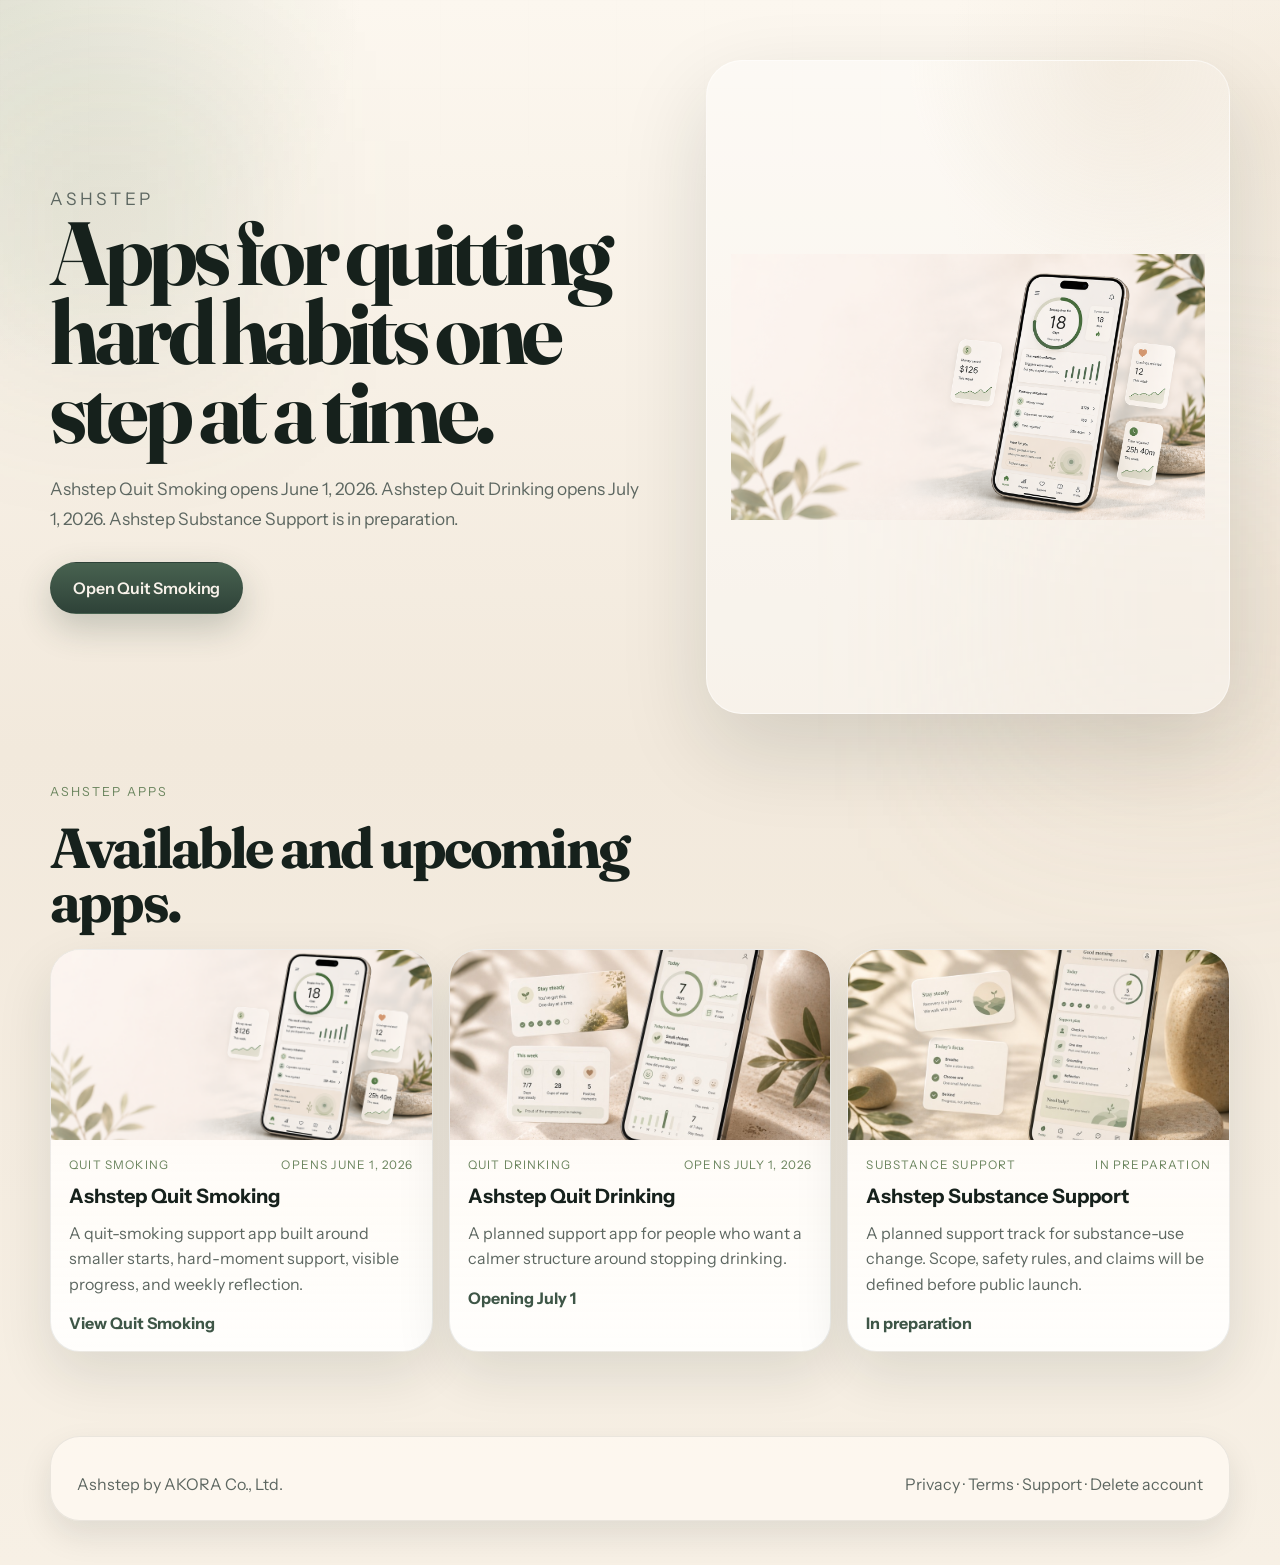
==== commit 28879f0c: "feat(legal): 홈페이지에 정책 링크 추가" ====
--- a/index.html
+++ b/index.html
@@ -17,5 +17,11 @@
   <body>
     <div id="app"><!--[--><div class="page-aura page-aura-one" aria-hidden="true"></div> <div class="page-aura page-aura-two" aria-hidden="true"></div> <main class="root-page"><section class="root-hero" data-track-section="root_hero" data-track-title="Ashstep product family hero"><div class="page-shell root-hero-shell"><div class="root-copy"><p class="eyebrow">Ashstep</p> <h1>Apps for quitting hard habits one step at a time.</h1> <p>Ashstep Quit Smoking opens June 1, 2026. Ashstep Quit Drinking opens July 1,
           2026. Ashstep Substance Support is in preparation.</p> <div class="root-actions"><a class="button button-primary" href="/apps/quit-smoking/" data-track-id="root_open_quit_smoking" data-track-event="product_cta_click">Open Quit Smoking</a></div></div> <figure class="root-hero-media" aria-label="Ashstep product preview" data-track-impression="hero_media_view" data-track-id="root_hero_quit_smoking_preview" data-track-type="hero_media" data-track-label="Ashstep Quit Smoking product preview"><img src="/assets/generated/hero-progress-first-v4.png" alt="Ashstep Quit Smoking product preview"/></figure></div></section> <section class="root-products" aria-labelledby="products-title" data-track-section="product_family" data-track-title="Available and upcoming apps"><div class="page-shell"><div class="root-section-head"><p class="section-eyebrow">Ashstep apps</p> <h2 id="products-title">Available and upcoming apps.</h2></div> <div class="product-family-grid"><!--[--><article class="product-family-card" data-track-impression="product_card_view" data-track-id="root_product_quit_smoking" data-track-type="product_card" data-track-label="Ashstep Quit Smoking" data-track-index="1"><figure><img src="/assets/generated/hero-progress-first-v4.png" alt="Ashstep Quit Smoking product preview"/></figure> <div><div class="product-card-meta"><span>Quit Smoking</span> <span>Opens June 1, 2026</span></div> <h3>Ashstep Quit Smoking</h3> <p>A quit-smoking support app built around smaller starts, hard-moment support, visible progress, and weekly reflection.</p> <!--[0--><a class="product-card-link" href="/apps/quit-smoking/" data-track-id="root_product_quit_smoking_link" data-track-event="product_card_click" data-track-type="product_card" data-track-label="Ashstep Quit Smoking">View Quit Smoking</a><!--]--></div></article><article class="product-family-card" data-track-impression="product_card_view" data-track-id="root_product_quit_drinking" data-track-type="product_card" data-track-label="Ashstep Quit Drinking" data-track-index="2"><figure><img src="/assets/apps/quit-drinking-card-v2.jpg" alt="Ashstep Quit Drinking product direction preview"/></figure> <div><div class="product-card-meta"><span>Quit Drinking</span> <span>Opens July 1, 2026</span></div> <h3>Ashstep Quit Drinking</h3> <p>A planned support app for people who want a calmer structure around stopping drinking.</p> <!--[-1--><span class="product-card-soon">Opening July 1</span><!--]--></div></article><article class="product-family-card" data-track-impression="product_card_view" data-track-id="root_product_substance_support" data-track-type="product_card" data-track-label="Ashstep Substance Support" data-track-index="3"><figure><img src="/assets/apps/substance-support-card-v2.jpg" alt="Ashstep Substance Support product direction preview"/></figure> <div><div class="product-card-meta"><span>Substance Support</span> <span>In preparation</span></div> <h3>Ashstep Substance Support</h3> <p>A planned support track for substance-use change. Scope, safety rules, and claims will be defined before public launch.</p> <!--[-1--><span class="product-card-soon">In preparation</span><!--]--></div></article><!--]--></div></div></section></main><!--]--></div>
+    <footer class="site-footer" aria-label="Legal links">
+      <div class="page-shell footer-card">
+        <p>Ashstep by AKORA Co., Ltd.</p>
+        <p><a href="/privacy/">Privacy</a> · <a href="/terms/">Terms</a> · <a href="/support/">Support</a> · <a href="/delete-account/">Delete account</a></p>
+      </div>
+    </footer>
   </body>
 </html>
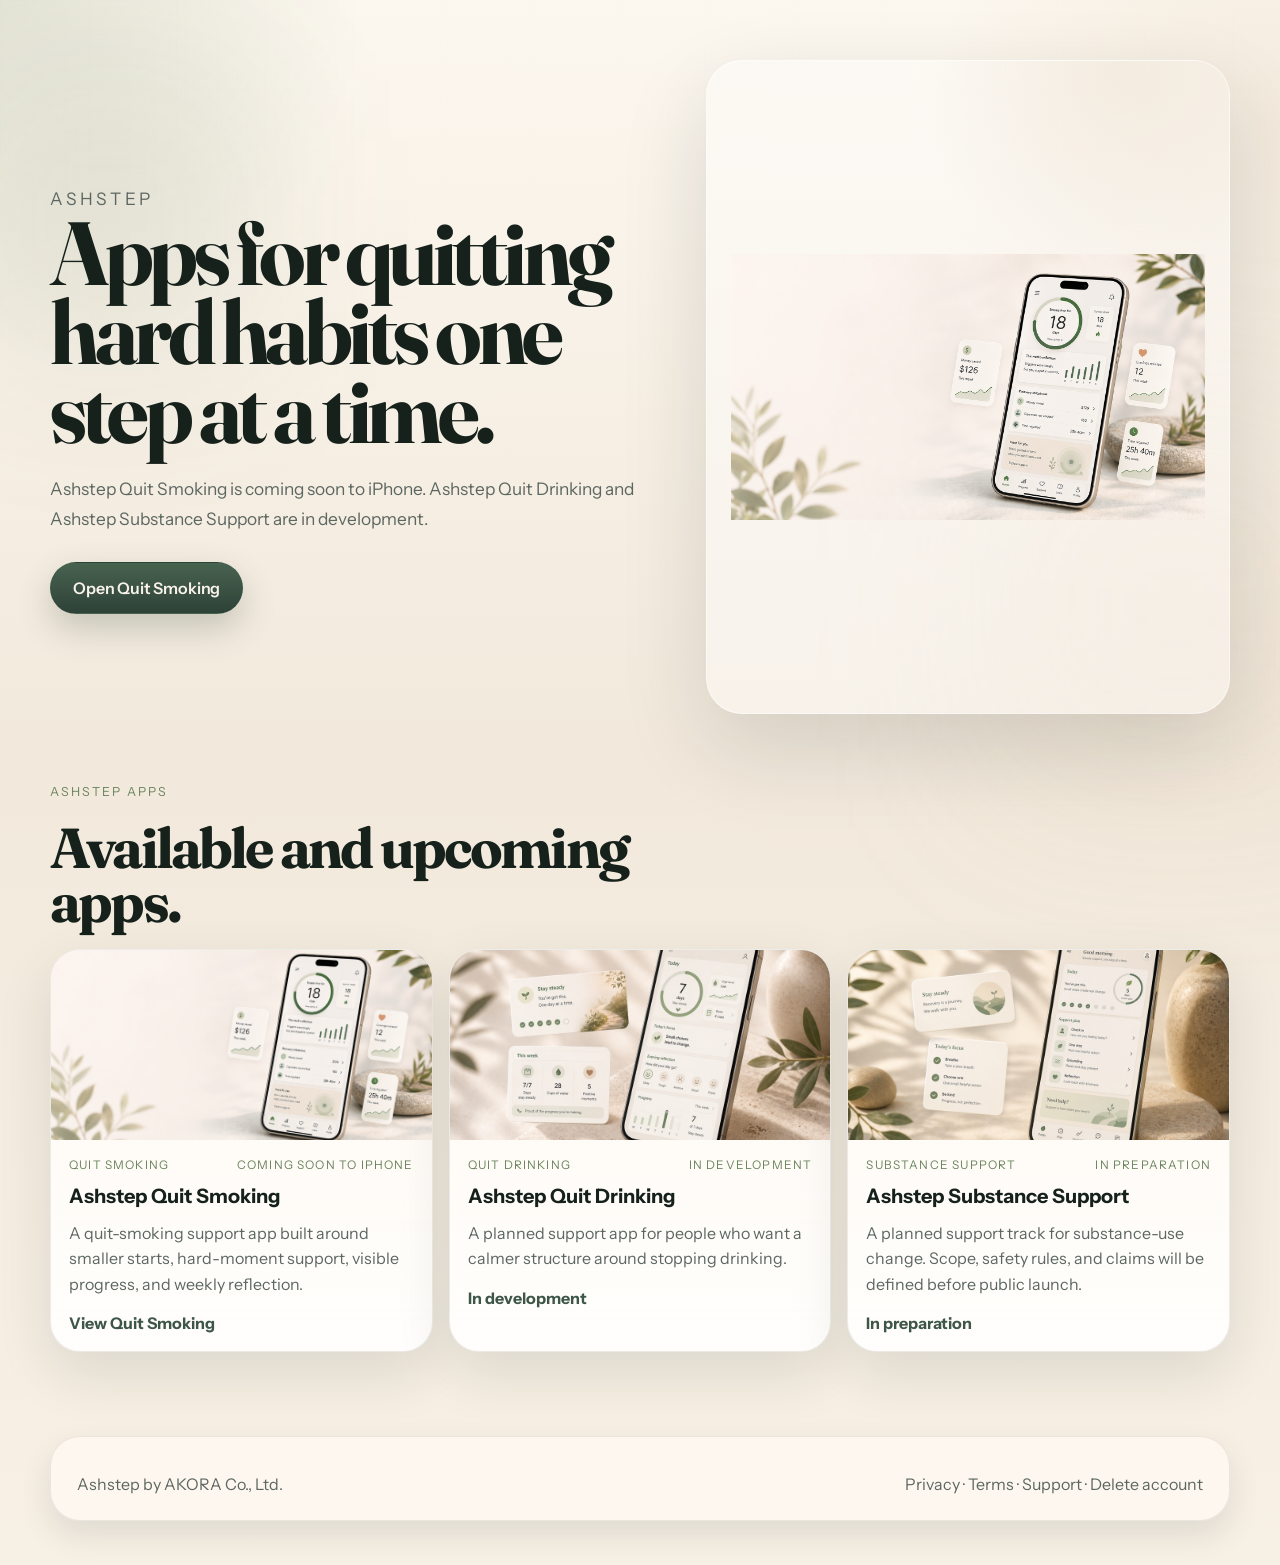
==== commit 71b88e48: "feat(marketing): 금연 앱 소개 페이지 정비" ====
--- a/index.html
+++ b/index.html
@@ -12,11 +12,10 @@
     <script type="module" crossorigin src="/assets/root-qBk4zj17.js"></script>
     <link rel="modulepreload" crossorigin href="/assets/styles-02ycsy7k.js">
     <link rel="stylesheet" crossorigin href="/assets/styles-DCUqroG7.css">
-  <!--q76oqv--><link rel="canonical" href="https://ashstep.com/"/> <meta name="description" content="Ashstep apps support difficult habit changes one step at a time. Quit Smoking opens June 1, 2026, Quit Drinking opens July 1, 2026, and Substance Support is in preparation."/> <meta property="og:title" content="Ashstep | Apps"/> <meta property="og:description" content="Quit Smoking opens June 1, 2026. Quit Drinking opens July 1, 2026. Substance Support is in preparation."/> <meta property="og:type" content="website"/> <meta property="og:url" content="https://ashstep.com/"/> <meta property="og:image" content="/assets/generated/hero-progress-first-v4.png"/><!----><title>Ashstep | Apps</title>
+  <!--q76oqv--><link rel="canonical" href="https://ashstep.com/"/> <meta name="description" content="Ashstep apps support difficult habit changes one step at a time. Quit Smoking is coming soon to iPhone, while Quit Drinking and Substance Support are in development."/> <meta property="og:title" content="Ashstep | Apps"/> <meta property="og:description" content="Quit Smoking is coming soon to iPhone. Quit Drinking and Substance Support are in development."/> <meta property="og:type" content="website"/> <meta property="og:url" content="https://ashstep.com/"/> <meta property="og:image" content="/assets/generated/hero-progress-first-v4.png"/><!----><title>Ashstep | Apps</title>
   </head>
   <body>
-    <div id="app"><!--[--><div class="page-aura page-aura-one" aria-hidden="true"></div> <div class="page-aura page-aura-two" aria-hidden="true"></div> <main class="root-page"><section class="root-hero" data-track-section="root_hero" data-track-title="Ashstep product family hero"><div class="page-shell root-hero-shell"><div class="root-copy"><p class="eyebrow">Ashstep</p> <h1>Apps for quitting hard habits one step at a time.</h1> <p>Ashstep Quit Smoking opens June 1, 2026. Ashstep Quit Drinking opens July 1,
-          2026. Ashstep Substance Support is in preparation.</p> <div class="root-actions"><a class="button button-primary" href="/apps/quit-smoking/" data-track-id="root_open_quit_smoking" data-track-event="product_cta_click">Open Quit Smoking</a></div></div> <figure class="root-hero-media" aria-label="Ashstep product preview" data-track-impression="hero_media_view" data-track-id="root_hero_quit_smoking_preview" data-track-type="hero_media" data-track-label="Ashstep Quit Smoking product preview"><img src="/assets/generated/hero-progress-first-v4.png" alt="Ashstep Quit Smoking product preview"/></figure></div></section> <section class="root-products" aria-labelledby="products-title" data-track-section="product_family" data-track-title="Available and upcoming apps"><div class="page-shell"><div class="root-section-head"><p class="section-eyebrow">Ashstep apps</p> <h2 id="products-title">Available and upcoming apps.</h2></div> <div class="product-family-grid"><!--[--><article class="product-family-card" data-track-impression="product_card_view" data-track-id="root_product_quit_smoking" data-track-type="product_card" data-track-label="Ashstep Quit Smoking" data-track-index="1"><figure><img src="/assets/generated/hero-progress-first-v4.png" alt="Ashstep Quit Smoking product preview"/></figure> <div><div class="product-card-meta"><span>Quit Smoking</span> <span>Opens June 1, 2026</span></div> <h3>Ashstep Quit Smoking</h3> <p>A quit-smoking support app built around smaller starts, hard-moment support, visible progress, and weekly reflection.</p> <!--[0--><a class="product-card-link" href="/apps/quit-smoking/" data-track-id="root_product_quit_smoking_link" data-track-event="product_card_click" data-track-type="product_card" data-track-label="Ashstep Quit Smoking">View Quit Smoking</a><!--]--></div></article><article class="product-family-card" data-track-impression="product_card_view" data-track-id="root_product_quit_drinking" data-track-type="product_card" data-track-label="Ashstep Quit Drinking" data-track-index="2"><figure><img src="/assets/apps/quit-drinking-card-v2.jpg" alt="Ashstep Quit Drinking product direction preview"/></figure> <div><div class="product-card-meta"><span>Quit Drinking</span> <span>Opens July 1, 2026</span></div> <h3>Ashstep Quit Drinking</h3> <p>A planned support app for people who want a calmer structure around stopping drinking.</p> <!--[-1--><span class="product-card-soon">Opening July 1</span><!--]--></div></article><article class="product-family-card" data-track-impression="product_card_view" data-track-id="root_product_substance_support" data-track-type="product_card" data-track-label="Ashstep Substance Support" data-track-index="3"><figure><img src="/assets/apps/substance-support-card-v2.jpg" alt="Ashstep Substance Support product direction preview"/></figure> <div><div class="product-card-meta"><span>Substance Support</span> <span>In preparation</span></div> <h3>Ashstep Substance Support</h3> <p>A planned support track for substance-use change. Scope, safety rules, and claims will be defined before public launch.</p> <!--[-1--><span class="product-card-soon">In preparation</span><!--]--></div></article><!--]--></div></div></section></main><!--]--></div>
+    <div id="app"><!--[--><div class="page-aura page-aura-one" aria-hidden="true"></div> <div class="page-aura page-aura-two" aria-hidden="true"></div> <main class="root-page"><section class="root-hero" data-track-section="root_hero" data-track-title="Ashstep product family hero"><div class="page-shell root-hero-shell"><div class="root-copy"><p class="eyebrow">Ashstep</p> <h1>Apps for quitting hard habits one step at a time.</h1> <p>Ashstep Quit Smoking is coming soon to iPhone. Ashstep Quit Drinking and Ashstep Substance Support are in development.</p> <div class="root-actions"><a class="button button-primary" href="/apps/quit-smoking/" data-track-id="root_open_quit_smoking" data-track-event="product_cta_click">Open Quit Smoking</a></div></div> <figure class="root-hero-media" aria-label="Ashstep product preview" data-track-impression="hero_media_view" data-track-id="root_hero_quit_smoking_preview" data-track-type="hero_media" data-track-label="Ashstep Quit Smoking product preview"><img src="/assets/generated/hero-progress-first-v4.png" alt="Ashstep Quit Smoking product preview"/></figure></div></section> <section class="root-products" aria-labelledby="products-title" data-track-section="product_family" data-track-title="Available and upcoming apps"><div class="page-shell"><div class="root-section-head"><p class="section-eyebrow">Ashstep apps</p> <h2 id="products-title">Available and upcoming apps.</h2></div> <div class="product-family-grid"><!--[--><article class="product-family-card" data-track-impression="product_card_view" data-track-id="root_product_quit_smoking" data-track-type="product_card" data-track-label="Ashstep Quit Smoking" data-track-index="1"><figure><img src="/assets/generated/hero-progress-first-v4.png" alt="Ashstep Quit Smoking product preview"/></figure> <div><div class="product-card-meta"><span>Quit Smoking</span> <span>Coming soon to iPhone</span></div> <h3>Ashstep Quit Smoking</h3> <p>A quit-smoking support app built around smaller starts, hard-moment support, visible progress, and weekly reflection.</p> <!--[0--><a class="product-card-link" href="/apps/quit-smoking/" data-track-id="root_product_quit_smoking_link" data-track-event="product_card_click" data-track-type="product_card" data-track-label="Ashstep Quit Smoking">View Quit Smoking</a><!--]--></div></article><article class="product-family-card" data-track-impression="product_card_view" data-track-id="root_product_quit_drinking" data-track-type="product_card" data-track-label="Ashstep Quit Drinking" data-track-index="2"><figure><img src="/assets/apps/quit-drinking-card-v2.jpg" alt="Ashstep Quit Drinking product direction preview"/></figure> <div><div class="product-card-meta"><span>Quit Drinking</span> <span>In development</span></div> <h3>Ashstep Quit Drinking</h3> <p>A planned support app for people who want a calmer structure around stopping drinking.</p> <!--[-1--><span class="product-card-soon">In development</span><!--]--></div></article><article class="product-family-card" data-track-impression="product_card_view" data-track-id="root_product_substance_support" data-track-type="product_card" data-track-label="Ashstep Substance Support" data-track-index="3"><figure><img src="/assets/apps/substance-support-card-v2.jpg" alt="Ashstep Substance Support product direction preview"/></figure> <div><div class="product-card-meta"><span>Substance Support</span> <span>In preparation</span></div> <h3>Ashstep Substance Support</h3> <p>A planned support track for substance-use change. Scope, safety rules, and claims will be defined before public launch.</p> <!--[-1--><span class="product-card-soon">In preparation</span><!--]--></div></article><!--]--></div></div></section></main><!--]--></div>
     <footer class="site-footer" aria-label="Legal links">
       <div class="page-shell footer-card">
         <p>Ashstep by AKORA Co., Ltd.</p>
